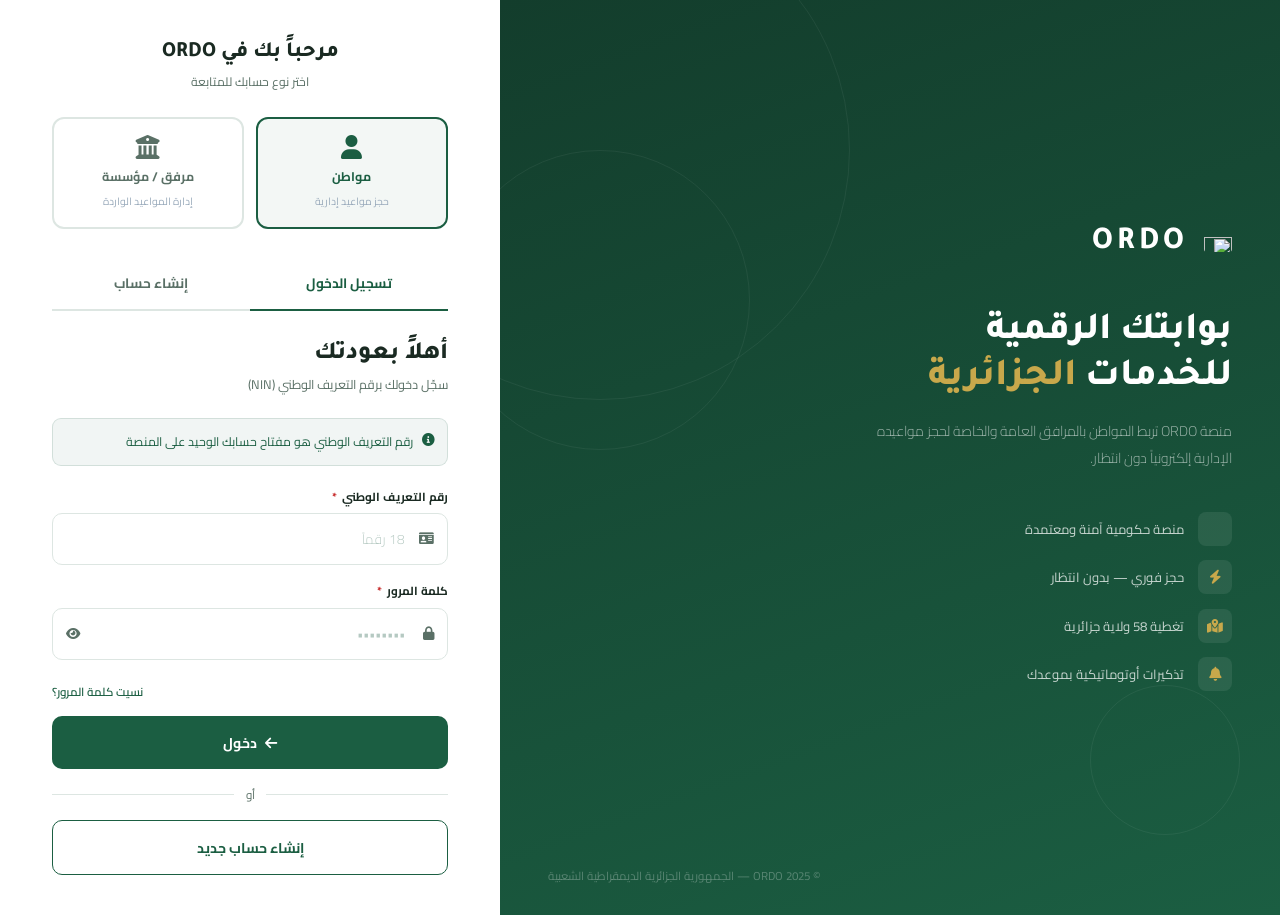
==== about.html @ 9a6a2297 "Add files via upload" ====
<!DOCTYPE html>
<html lang="ar" dir="rtl">
<head>
<meta charset="UTF-8">
<meta name="viewport" content="width=device-width, initial-scale=1.0">
<title>ORDO · تسجيل الدخول</title>
<link rel="stylesheet" href="https://cdnjs.cloudflare.com/ajax/libs/font-awesome/6.0.0-beta3/css/all.min.css">
<link href="https://fonts.googleapis.com/css2?family=Tajawal:wght@300;400;500;700;800&family=Cairo:wght@300;400;600;700&display=swap" rel="stylesheet">
<style>
*{margin:0;padding:0;box-sizing:border-box}
:root{--g:#1b5e42;--gl:#236b50;--gd:#133d2c;--accent:#c8a84b;--w:#fff;--off:#f4f6f5;--text:#1a2a22;--muted:#5a7066;--b:#dde6e2;--red:#c62828}
html,body{min-height:100vh;font-family:'Cairo','Tajawal',sans-serif;direction:rtl;background:var(--off);color:var(--text)}
.wrap{min-height:100vh;display:grid;grid-template-columns:1fr 500px}
.left{background:linear-gradient(160deg,var(--gd),var(--g));position:relative;overflow:hidden;display:flex;flex-direction:column;justify-content:center;padding:4rem 3rem}
.left-geo{position:absolute;inset:0;pointer-events:none}
.gc{position:absolute;border-radius:50%;border:1px solid rgba(255,255,255,0.06)}
.gc:nth-child(1){width:500px;height:500px;top:-100px;left:-150px}
.gc:nth-child(2){width:300px;height:300px;top:150px;left:-50px}
.gc:nth-child(3){width:150px;height:150px;bottom:80px;right:40px}
.left-brand{display:flex;align-items:center;gap:1rem;margin-bottom:3rem}
.left-logo{font-family:'Tajawal',sans-serif;font-size:2rem;font-weight:800;color:var(--w);letter-spacing:4px}
.left-flag{width:28px;height:18px;border-radius:3px;object-fit:cover}
.left-h{font-family:'Tajawal',sans-serif;font-size:clamp(1.8rem,3vw,2.6rem);font-weight:800;color:var(--w);line-height:1.2;margin-bottom:1rem}
.left-h span{color:var(--accent)}
.left-p{font-size:.88rem;color:rgba(255,255,255,0.6);line-height:1.9;font-weight:300;max-width:380px;margin-bottom:2.5rem}
.feats{display:flex;flex-direction:column;gap:.9rem}
.feat{display:flex;align-items:center;gap:.9rem;font-size:.82rem;color:rgba(255,255,255,0.75)}
.feat i{width:34px;height:34px;background:rgba(255,255,255,0.08);border-radius:8px;display:flex;align-items:center;justify-content:center;color:var(--accent);font-size:.88rem;flex-shrink:0}
.left-foot{position:absolute;bottom:1.8rem;left:3rem;font-size:.72rem;color:rgba(255,255,255,0.28)}
.right{background:var(--w);overflow-y:auto;display:flex;flex-direction:column}
.ri{padding:2.5rem 2rem;flex:1;display:flex;flex-direction:column;max-width:460px;margin:0 auto;width:100%}
.mode-sel{display:grid;grid-template-columns:1fr 1fr;gap:.7rem;margin-bottom:1.8rem}
.mbtn{padding:1rem;border:2px solid var(--b);border-radius:12px;background:var(--w);cursor:pointer;text-align:center;transition:all .2s;font-family:'Cairo',sans-serif}
.mbtn i{display:block;font-size:1.5rem;color:var(--muted);margin-bottom:.4rem;transition:color .2s}
.mbtn b{display:block;font-size:.78rem;font-weight:700;color:var(--muted)}
.mbtn small{display:block;font-size:.65rem;color:#9ab;margin-top:.15rem}
.mbtn.act{border-color:var(--g);background:rgba(27,94,66,0.05)}
.mbtn.act i,.mbtn.act b{color:var(--g)}
.tabs{display:flex;border-bottom:2px solid var(--b);margin-bottom:1.8rem}
.tab{flex:1;padding:.8rem;background:none;border:none;font-family:'Cairo',sans-serif;font-size:.85rem;font-weight:700;color:var(--muted);cursor:pointer;border-bottom:2.5px solid transparent;margin-bottom:-2px;transition:all .2s}
.tab.act{color:var(--g);border-bottom-color:var(--g)}
.scr{display:none}.scr.act{display:block}
.sc-h{font-family:'Tajawal',sans-serif;font-size:1.55rem;font-weight:800;color:var(--text);margin-bottom:.25rem}
.sc-p{font-size:.79rem;color:var(--muted);margin-bottom:1.4rem;line-height:1.7}
.info-b{display:flex;gap:.6rem;background:rgba(27,94,66,0.06);border:1px solid rgba(27,94,66,0.14);border-radius:9px;padding:.8rem;margin-bottom:1.2rem;font-size:.77rem;color:var(--g);line-height:1.7}
.info-b i{flex-shrink:0;margin-top:2px}
.fg{margin-bottom:.95rem;position:relative}
.fg label{display:block;font-size:.73rem;font-weight:700;color:var(--text);margin-bottom:.35rem}
.req{color:var(--red);margin-right:2px}
.fi{position:relative}
.fi .field{padding-right:2.6rem}
.fi .ico{position:absolute;right:.85rem;top:50%;transform:translateY(-50%);color:var(--muted);font-size:.82rem;pointer-events:none}
.fi .tpw{position:absolute;left:.85rem;top:50%;transform:translateY(-50%);color:var(--muted);font-size:.8rem;cursor:pointer}
.field{width:100%;padding:.75rem .9rem;border:1.5px solid var(--b);border-radius:10px;font-family:'Cairo',sans-serif;font-size:.84rem;color:var(--text);background:var(--w);outline:none;transition:all .2s;appearance:none;-webkit-appearance:none}
.field:focus{border-color:var(--g);box-shadow:0 0 0 3px rgba(27,94,66,0.07)}
.field.er{border-color:var(--red);box-shadow:0 0 0 3px rgba(198,40,40,0.06)}
.field::placeholder{color:#b5c9c2;font-weight:300}
.errmsg{display:none;font-size:.69rem;color:var(--red);margin-top:.28rem;font-weight:500}
.frow{display:grid;grid-template-columns:1fr 1fr;gap:.85rem}
.pw-bw{height:3px;background:var(--b);border-radius:2px;margin-top:.38rem;overflow:hidden}
.pw-b{height:100%;width:0;border-radius:2px;transition:all .3s}
.pw-h{font-size:.67rem;color:var(--muted);margin-top:.22rem}
.steps{display:flex;align-items:center;margin-bottom:1.3rem}
.sd{width:27px;height:27px;border-radius:50%;border:2px solid var(--b);display:flex;align-items:center;justify-content:center;font-size:.67rem;font-weight:700;color:var(--muted);flex-shrink:0;transition:all .25s}
.sd.act{border-color:var(--g);color:var(--g)}
.sd.done{background:var(--g);border-color:var(--g);color:var(--w)}
.sl{flex:1;height:2px;background:var(--b);transition:background .25s}
.sl.done{background:var(--g)}
.slbs{display:flex;justify-content:space-between;margin-bottom:1.2rem}
.slb{font-size:.62rem;color:var(--muted);flex:1;text-align:center}
.slb.act{color:var(--g);font-weight:700}
.tsl{font-size:.64rem;font-weight:700;letter-spacing:1.5px;text-transform:uppercase;padding:.22rem .55rem;border-radius:5px;display:inline-block;margin:.7rem 0 .35rem}
.tsl.pub{background:rgba(27,94,66,0.1);color:var(--g)}
.tsl.priv{background:rgba(200,168,75,0.12);color:var(--accent)}
.tsl.cit{background:rgba(33,150,243,0.1);color:#1565c0}
.tgrid{display:grid;grid-template-columns:repeat(3,1fr);gap:.45rem}
.tc{padding:.65rem .35rem;border:1.5px solid var(--b);border-radius:9px;cursor:pointer;text-align:center;transition:all .18s;position:relative}
.tc:hover{border-color:var(--g);background:rgba(27,94,66,0.03)}
.tc.sel{border-color:var(--g);background:rgba(27,94,66,0.06)}
.tc.sel::after{content:'\f00c';font-family:'Font Awesome 6 Free';font-weight:900;position:absolute;top:4px;left:5px;font-size:.52rem;color:var(--g)}
.tc i{display:block;font-size:1rem;color:var(--g);margin-bottom:.3rem}
.tc span{font-size:.68rem;font-weight:700;color:var(--text)}
.tc-cit{grid-column:span 3;display:flex;align-items:center;gap:.7rem;text-align:right;padding:.75rem .9rem}
.tc-cit i{font-size:1.3rem;margin:0;flex-shrink:0}
.tc-cit .tct strong{display:block;font-size:.8rem;font-weight:700}
.tc-cit .tct small{font-size:.66rem;color:var(--muted);font-weight:400}
.rstep{display:none}.rstep.act{display:block}
.btn{display:flex;align-items:center;justify-content:center;gap:.55rem;width:100%;padding:.85rem;background:var(--g);color:var(--w);border:none;border-radius:10px;font-family:'Cairo',sans-serif;font-size:.88rem;font-weight:700;cursor:pointer;transition:all .25s;margin-top:.3rem}
.btn:hover{background:var(--gd);transform:translateY(-2px);box-shadow:0 5px 16px rgba(27,94,66,.2)}
.btn.out{background:transparent;color:var(--g);border:1.5px solid var(--g)}
.btn.out:hover{background:rgba(27,94,66,0.04);transform:translateY(-2px)}
.sum-b{background:var(--off);border:1px solid var(--b);border-radius:9px;padding:.8rem 1rem;margin-bottom:.9rem;font-size:.76rem;line-height:2;color:var(--muted)}
.sum-b strong{color:var(--text)}
.sbox{text-align:center;padding:2rem 1rem}
.si{width:68px;height:68px;background:rgba(27,94,66,0.1);border-radius:50%;display:flex;align-items:center;justify-content:center;margin:0 auto 1.1rem;font-size:1.7rem;color:var(--g)}
.sbox h3{font-family:'Tajawal',sans-serif;font-size:1.25rem;font-weight:800;margin-bottom:.45rem}
.sbox p{font-size:.8rem;color:var(--muted);line-height:1.8;margin-bottom:1.2rem}
.or-d{display:flex;align-items:center;gap:.7rem;margin:.9rem 0;color:var(--muted);font-size:.73rem}
.or-d::before,.or-d::after{content:'';flex:1;height:1px;background:var(--b)}
@media(max-width:860px){.wrap{grid-template-columns:1fr}.left{display:none}.right{min-height:100vh}}
@media(max-width:480px){.ri{padding:1.6rem 1.1rem}.frow{grid-template-columns:1fr}.tgrid{grid-template-columns:repeat(2,1fr)}.tc-cit{grid-column:span 2}}
</style>
</head>
<body>
<div class="wrap">
<div class="left">
  <div class="left-geo"><div class="gc"></div><div class="gc"></div><div class="gc"></div></div>
  <div class="left-brand">
    <img src="https://upload.wikimedia.org/wikipedia/commons/7/77/Flag_of_Algeria.svg" class="left-flag" alt="">
    <span class="left-logo">ORDO</span>
  </div>
  <h1 class="left-h">بوابتك الرقمية<br>للخدمات <span>الجزائرية</span></h1>
  <p class="left-p">منصة ORDO تربط المواطن بالمرافق العامة والخاصة لحجز مواعيده الإدارية إلكترونياً دون انتظار.</p>
  <div class="feats">
    <div class="feat"><i class="fas fa-shield-halved"></i>منصة حكومية آمنة ومعتمدة</div>
    <div class="feat"><i class="fas fa-bolt"></i>حجز فوري — بدون انتظار</div>
    <div class="feat"><i class="fas fa-map-location-dot"></i>تغطية 58 ولاية جزائرية</div>
    <div class="feat"><i class="fas fa-bell"></i>تذكيرات أوتوماتيكية بموعدك</div>
  </div>
  <div class="left-foot">© 2025 ORDO — الجمهورية الجزائرية الديمقراطية الشعبية</div>
</div>

<div class="right">
<div class="ri">
  <div style="text-align:center;margin-bottom:1.5rem">
    <div style="font-family:'Tajawal',sans-serif;font-size:1.35rem;font-weight:800;color:var(--text);margin-bottom:.25rem">مرحباً بك في ORDO</div>
    <div style="font-size:.76rem;color:var(--muted)">اختر نوع حسابك للمتابعة</div>
  </div>

  <div class="mode-sel">
    <div class="mbtn act" id="mb-c" onclick="setMode('citizen')">
      <i class="fas fa-user"></i><b>مواطن</b><small>حجز مواعيد إدارية</small>
    </div>
    <div class="mbtn" id="mb-f" onclick="setMode('facility')">
      <i class="fas fa-building-columns"></i><b>مرفق / مؤسسة</b><small>إدارة المواعيد الواردة</small>
    </div>
  </div>

  <div class="tabs">
    <button class="tab act" id="tl" onclick="switchTab('login')">تسجيل الدخول</button>
    <button class="tab" id="tr" onclick="switchTab('register')">إنشاء حساب</button>
  </div>

  <!-- LOGIN -->
  <div class="scr act" id="scr-login">
    <div id="lc">
      <div class="sc-h">أهلاً بعودتك</div>
      <p class="sc-p">سجّل دخولك برقم التعريف الوطني (NIN)</p>
      <div class="info-b"><i class="fas fa-circle-info"></i><span>رقم التعريف الوطني هو مفتاح حسابك الوحيد على المنصة</span></div>
      <div class="fg">
        <label>رقم التعريف الوطني <span class="req">*</span></label>
        <div class="fi"><i class="ico fas fa-id-card"></i><input class="field" id="ln-nin" type="text" placeholder="18 رقماً" maxlength="18" oninput="onlyN(this)"></div>
        <div class="errmsg" id="ln-nin-e">أدخل رقم تعريف وطني صحيح (18 رقماً)</div>
      </div>
      <div class="fg">
        <label>كلمة المرور <span class="req">*</span></label>
        <div class="fi"><i class="ico fas fa-lock"></i><input class="field" id="ln-pw" type="password" placeholder="••••••••"><i class="tpw fas fa-eye" onclick="tpw('ln-pw',this)"></i></div>
        <div class="errmsg" id="ln-pw-e">كلمة المرور غير صحيحة</div>
      </div>
      <div style="text-align:left;margin:.2rem 0 .7rem"><a href="#" style="font-size:.73rem;color:var(--g);text-decoration:none;font-weight:600">نسيت كلمة المرور؟</a></div>
      <button class="btn" onclick="loginC()"><i class="fas fa-arrow-left"></i>دخول</button>
      <div class="or-d">أو</div>
      <button class="btn out" onclick="switchTab('register')">إنشاء حساب جديد</button>
    </div>
    <div id="lf" style="display:none">
      <div class="sc-h">بوابة المرافق</div>
      <p class="sc-p">سجّل دخولك ببريدك الإلكتروني الرسمي</p>
      <div class="fg">
        <label>البريد الإلكتروني الرسمي <span class="req">*</span></label>
        <div class="fi"><i class="ico fas fa-envelope"></i><input class="field" id="lf-em" type="email" placeholder="facility@wilaya.dz"></div>
        <div class="errmsg" id="lf-em-e">البريد أو كلمة المرور غير صحيحة</div>
      </div>
      <div class="fg">
        <label>كلمة المرور <span class="req">*</span></label>
        <div class="fi"><i class="ico fas fa-lock"></i><input class="field" id="lf-pw" type="password" placeholder="••••••••"><i class="tpw fas fa-eye" onclick="tpw('lf-pw',this)"></i></div>
        <div class="errmsg" id="lf-pw-e">كلمة المرور غير صحيحة</div>
      </div>
      <button class="btn" onclick="loginF()"><i class="fas fa-arrow-left"></i>دخول كمرفق</button>
      <div class="or-d">أو</div>
      <button class="btn out" onclick="switchTab('register')">تسجيل مرفق جديد</button>
    </div>
  </div>

  <!-- REGISTER -->
  <div class="scr" id="scr-reg">
    <!-- CITIZEN REG -->
    <div id="rc">
      <div class="sc-h">إنشاء حساب مواطن</div>
      <p class="sc-p">3 خطوات بسيطة لإنشاء حسابك</p>
      <div class="steps">
        <div class="sd act" id="cd1">1</div><div class="sl" id="cl1"></div>
        <div class="sd" id="cd2">2</div><div class="sl" id="cl2"></div>
        <div class="sd" id="cd3">3</div>
      </div>
      <div class="slbs">
        <span class="slb act" id="cs1">نوع الحساب</span>
        <span class="slb" id="cs2">المعلومات</span>
        <span class="slb" id="cs3">كلمة المرور</span>
      </div>

      <!-- s1 — citizen only -->
      <div class="rstep act" id="cst1">
        <div style="text-align:center;padding:1.2rem 0 1rem">
          <div style="width:68px;height:68px;border-radius:50%;background:rgba(27,94,66,0.08);display:flex;align-items:center;justify-content:center;margin:0 auto .9rem;font-size:1.8rem;color:var(--g)"><i class="fas fa-user"></i></div>
          <div style="font-family:'Tajawal',sans-serif;font-size:1.1rem;font-weight:800;color:var(--text);margin-bottom:.4rem">حساب مواطن</div>
          <div style="font-size:.78rem;color:var(--muted);line-height:1.8">سيُنشأ حسابك كمواطن للاستفادة من خدمات الحجز الإلكتروني.<br>إذا كنت مرفقاً أو مؤسسة، اختر <strong style="color:var(--g)">مرفق / مؤسسة</strong> في الأعلى.</div>
        </div>
        <div style="background:rgba(27,94,66,0.06);border:1px solid rgba(27,94,66,0.14);border-radius:10px;padding:.85rem 1rem;margin:.8rem 0 1rem;font-size:.77rem;color:var(--g);display:flex;align-items:flex-start;gap:.65rem;line-height:1.7">
          <i class="fas fa-circle-info" style="margin-top:2px;flex-shrink:0"></i>
          <span>ستتمكن من حجز مواعيد في البلديات، الولايات، المحاكم، وجميع المرافق الجزائرية المتاحة في ولايتك</span>
        </div>
        <button class="btn" onclick="cType='مواطن';cSt(2)"><i class="fas fa-arrow-left"></i>المتابعة كمواطن</button>
      </div>

      <!-- s2 -->
      <div class="rstep" id="cst2">
        <div class="frow">
          <div class="fg"><label>الاسم <span class="req">*</span></label><input class="field" id="c-fn" type="text" placeholder="الاسم"></div>
          <div class="fg"><label>اللقب <span class="req">*</span></label><input class="field" id="c-ln" type="text" placeholder="اللقب"></div>
        </div>
        <div class="fg"><label>البريد الإلكتروني <span class="req">*</span></label>
          <div class="fi"><i class="ico fas fa-envelope"></i><input class="field" id="c-em" type="email" placeholder="example@email.com"></div></div>
        <div class="fg"><label>رقم الهاتف <span class="req">*</span></label>
          <div class="fi"><i class="ico fas fa-phone"></i><input class="field" id="c-ph" type="tel" placeholder="05 XX XX XX XX"></div></div>
        <div class="fg"><label>الولاية <span class="req">*</span></label>
          <div class="fi"><i class="ico fas fa-map-location-dot"></i>
          <select class="field" id="c-wil">
            <option value="">-- اختر الولاية --</option>
            <option>تيارت</option><option>الجزائر</option><option>وهران</option><option>قسنطينة</option>
            <option>عنابة</option><option>سطيف</option><option>بجاية</option><option>تلمسان</option>
            <option>بسكرة</option><option>ورقلة</option><option>المدية</option><option>البويرة</option>
            <option>تيزي وزو</option><option>المسيلة</option><option>باتنة</option><option>سيدي بلعباس</option>
            <option>مستغانم</option><option>معسكر</option><option>الأغواط</option><option>غليزان</option>
            <option>الشلف</option><option>تبسة</option><option>خنشلة</option><option>سكيكدة</option>
            <option>جيجل</option><option>أم البواقي</option><option>سوق أهراس</option><option>عين الدفلى</option>
            <option>تيسمسيلت</option><option>برج بوعريريج</option><option>بومرداس</option><option>عين تموشنت</option>
            <option>ميلة</option><option>غرداية</option><option>الوادي</option><option>تندوف</option>
            <option>إليزي</option><option>تمنراست</option><option>أدرار</option><option>بشار</option>
            <option>البيض</option><option>النعامة</option><option>الجلفة</option><option>تيبازة</option>
            <option>الطارف</option><option>قالمة</option>
          </select></div></div>
        <div class="fg"><label>رقم التعريف الوطني (NIN) <span class="req">*</span></label>
          <div class="fi"><i class="ico fas fa-id-card"></i><input class="field" id="c-nin" type="text" placeholder="18 رقماً" maxlength="18" oninput="onlyN(this)"></div>
          <div class="errmsg" id="c-nin-e">يجب أن يتكون من 18 رقماً بالضبط</div></div>
        <div class="frow">
          <button class="btn out" onclick="cSt(1)"><i class="fas fa-arrow-right"></i>رجوع</button>
          <button class="btn" style="margin-top:0" onclick="cSt(3)">التالي <i class="fas fa-arrow-left"></i></button>
        </div>
      </div>

      <!-- s3 -->
      <div class="rstep" id="cst3">
        <div class="sum-b">نوع الحساب: <strong id="c-st">—</strong> | الولاية: <strong id="c-sw">—</strong></div>
        <div class="fg"><label>كلمة المرور <span class="req">*</span></label>
          <div class="fi"><i class="ico fas fa-lock"></i>
            <input class="field" id="c-pw" type="password" placeholder="8 أحرف على الأقل" oninput="ckpw(this.value,'cpb','cph')">
            <i class="tpw fas fa-eye" onclick="tpw('c-pw',this)"></i></div>
          <div class="pw-bw"><div class="pw-b" id="cpb"></div></div>
          <div class="pw-h" id="cph">أدخل كلمة مرور قوية</div></div>
        <div class="fg"><label>تأكيد كلمة المرور <span class="req">*</span></label>
          <div class="fi"><i class="ico fas fa-lock"></i>
            <input class="field" id="c-pw2" type="password" placeholder="أعد الكتابة">
            <i class="tpw fas fa-eye" onclick="tpw('c-pw2',this)"></i></div>
          <div class="errmsg" id="c-pw2-e">كلمتا المرور غير متطابقتين</div></div>
        <div class="frow">
          <button class="btn out" onclick="cSt(2)"><i class="fas fa-arrow-right"></i>رجوع</button>
          <button class="btn" style="margin-top:0" onclick="doRC()"><i class="fas fa-check"></i>إنشاء</button>
        </div>
      </div>

      <!-- success -->
      <div class="rstep" id="cst-ok">
        <div class="sbox">
          <div class="si"><i class="fas fa-circle-check"></i></div>
          <h3>تم إنشاء حسابك!</h3>
          <p>يمكنك الآن تسجيل الدخول برقم التعريف الوطني وكلمة المرور.</p>
          <button class="btn" onclick="switchTab('login')"><i class="fas fa-arrow-left"></i>تسجيل الدخول</button>
        </div>
      </div>
    </div>

    <!-- FACILITY REG -->
    <div id="rf" style="display:none">
      <div class="sc-h">تسجيل مرفق</div>
      <p class="sc-p">أنشئ حساب مرفقك الرسمي على منصة ORDO</p>
      <div class="fg"><label>نوع المرفق <span class="req">*</span></label>
        <div class="fi"><i class="ico fas fa-building"></i>
        <select class="field" id="f-tp">
          <option value="">-- اختر نوع المرفق --</option>
          <optgroup label="مرافق عامة">
            <option>بلدية</option><option>ولاية</option><option>دائرة</option>
            <option>سونلغاز</option><option>نسار</option><option>محكمة</option>
          </optgroup>
          <optgroup label="مرافق خاصة">
            <option>موثق</option><option>محامي</option><option>محضر قضائي</option><option>مهندس معماري</option>
          </optgroup>
        </select></div>
        <div class="errmsg" id="f-tp-e">اختر نوع المرفق</div></div>
      <div class="fg"><label>اسم المرفق <span class="req">*</span></label>
        <div class="fi"><i class="ico fas fa-landmark"></i><input class="field" id="f-nm" type="text" placeholder="مثال: بلدية تيارت المركز"></div>
        <div class="errmsg" id="f-nm-e">أدخل اسم المرفق</div></div>
      <div class="fg"><label>الولاية <span class="req">*</span></label>
        <div class="fi"><i class="ico fas fa-map-location-dot"></i>
        <select class="field" id="f-wil">
          <option value="">-- اختر الولاية --</option>
          <option>تيارت</option><option>الجزائر</option><option>وهران</option><option>قسنطينة</option>
          <option>عنابة</option><option>سطيف</option><option>بجاية</option><option>تلمسان</option>
          <option>بسكرة</option><option>ورقلة</option><option>المدية</option><option>البويرة</option>
          <option>تيزي وزو</option><option>المسيلة</option><option>باتنة</option><option>سيدي بلعباس</option>
          <option>مستغانم</option><option>معسكر</option><option>الأغواط</option><option>غليزان</option>
          <option>الشلف</option><option>تبسة</option><option>خنشلة</option><option>سكيكدة</option>
          <option>جيجل</option><option>أم البواقي</option><option>سوق أهراس</option><option>عين الدفلى</option>
          <option>تيسمسيلت</option><option>برج بوعريريج</option><option>بومرداس</option><option>ميلة</option>
          <option>غرداية</option><option>الوادي</option><option>إليزي</option><option>تمنراست</option>
          <option>أدرار</option><option>بشار</option><option>البيض</option><option>النعامة</option>
          <option>الجلفة</option><option>تيبازة</option><option>الطارف</option><option>قالمة</option>
        </select></div>
        <div class="errmsg" id="f-wil-e">اختر الولاية</div></div>
      <div class="fg"><label>العنوان الكامل</label>
        <div class="fi"><i class="ico fas fa-map-marker-alt"></i><input class="field" id="f-ad" type="text" placeholder="العنوان التفصيلي"></div></div>
      <div class="fg"><label>رقم الهاتف الرسمي <span class="req">*</span></label>
        <div class="fi"><i class="ico fas fa-phone"></i><input class="field" id="f-ph" type="tel" placeholder="04X XX XX XX"></div></div>
      <div class="fg"><label>البريد الإلكتروني الرسمي <span class="req">*</span></label>
        <div class="fi"><i class="ico fas fa-envelope"></i><input class="field" id="f-em" type="email" placeholder="facility@wilaya.dz"></div>
        <div class="errmsg" id="f-em-e">بريد غير صحيح أو مسجّل مسبقاً</div></div>
      <div class="fg"><label>ساعات العمل (الأحد – الخميس)</label>
        <div class="frow" style="gap:.5rem">
          <div class="fi"><i class="ico fas fa-clock"></i><input class="field" id="f-fr" type="time" value="08:00"></div>
          <div class="fi"><i class="ico fas fa-clock"></i><input class="field" id="f-to" type="time" value="16:30"></div>
        </div></div>
      <div class="fg"><label>كلمة المرور <span class="req">*</span></label>
        <div class="fi"><i class="ico fas fa-lock"></i>
          <input class="field" id="f-pw" type="password" placeholder="8 أحرف على الأقل" oninput="ckpw(this.value,'fpb','fph')">
          <i class="tpw fas fa-eye" onclick="tpw('f-pw',this)"></i></div>
        <div class="pw-bw"><div class="pw-b" id="fpb"></div></div>
        <div class="pw-h" id="fph">أدخل كلمة مرور قوية</div></div>
      <div class="fg"><label>تأكيد كلمة المرور <span class="req">*</span></label>
        <div class="fi"><i class="ico fas fa-lock"></i>
          <input class="field" id="f-pw2" type="password" placeholder="أعد الكتابة">
          <i class="tpw fas fa-eye" onclick="tpw('f-pw2',this)"></i></div>
        <div class="errmsg" id="f-pw2-e">كلمتا المرور غير متطابقتين</div></div>
      <button class="btn" onclick="doRF()"><i class="fas fa-check"></i>تسجيل المرفق</button>
      <div class="or-d">أو</div>
      <button class="btn out" onclick="switchTab('login')">لديّ حساب بالفعل</button>
    </div>
  </div><!-- /scr-reg -->

</div></div><!-- /ri /right -->
</div><!-- /wrap -->

<script>
var mode='citizen', cType='';
function gv(id){return(document.getElementById(id)||{}).value||'';}
function se(id){var e=document.getElementById(id);if(e)e.style.display='block';}
function he(id){var e=document.getElementById(id);if(e)e.style.display='none';}
function erf(id){var e=document.getElementById(id);if(e){e.classList.add('er');e.addEventListener('input',function(){this.classList.remove('er');},{once:true});}}
function onlyN(el){el.value=el.value.replace(/\D/g,'');}
function tpw(id,ico){var f=document.getElementById(id);if(!f)return;if(f.type==='password'){f.type='text';ico.classList.replace('fa-eye','fa-eye-slash');}else{f.type='password';ico.classList.replace('fa-eye-slash','fa-eye');}}
function ckpw(v,bi,hi){
  var s=0;if(v.length>=8)s++;if(/[A-Z]/.test(v))s++;if(/[0-9]/.test(v))s++;if(/[^A-Za-z0-9]/.test(v))s++;
  var col=['','#ef5350','#ffa726','#66bb6a','#2e7d32'],lbl=['','ضعيفة','متوسطة','جيدة','قوية جداً'];
  var b=document.getElementById(bi),h=document.getElementById(hi);
  if(b){b.style.width=(s*25)+'%';b.style.background=col[s]||col[1];}
  if(h){h.textContent=s?'قوة كلمة المرور: '+lbl[s]:'أدخل كلمة مرور قوية';h.style.color=col[s]||'';}
}
function toast(msg,type){
  var t=document.getElementById('__t');
  if(!t){t=document.createElement('div');t.id='__t';t.style.cssText='position:fixed;bottom:1.5rem;left:50%;transform:translateX(-50%) translateY(100px);color:#fff;padding:.7rem 1.5rem;border-radius:50px;font-size:.79rem;font-weight:700;box-shadow:0 5px 18px rgba(0,0,0,.2);transition:transform .4s cubic-bezier(.34,1.56,.64,1);z-index:9999;display:flex;align-items:center;gap:.45rem;font-family:Cairo,sans-serif;white-space:nowrap';document.body.appendChild(t);}
  t.style.background=type==='err'?'#c62828':'#1b5e42';
  t.innerHTML=(type==='err'?'<i class="fas fa-circle-xmark"></i>':'<i class="fas fa-circle-check"></i>')+msg;
  t.style.transform='translateX(-50%) translateY(0)';
  clearTimeout(t._t);t._t=setTimeout(function(){t.style.transform='translateX(-50%) translateY(100px)';},3200);
}

function setMode(m){
  mode=m;
  document.getElementById('mb-c').classList.toggle('act',m==='citizen');
  document.getElementById('mb-f').classList.toggle('act',m==='facility');
  document.getElementById('lc').style.display=m==='citizen'?'block':'none';
  document.getElementById('lf').style.display=m==='facility'?'block':'none';
  document.getElementById('rc').style.display=m==='citizen'?'block':'none';
  document.getElementById('rf').style.display=m==='facility'?'block':'none';
}
function switchTab(t){
  document.getElementById('tl').classList.toggle('act',t==='login');
  document.getElementById('tr').classList.toggle('act',t==='register');
  document.getElementById('scr-login').classList.toggle('act',t==='login');
  document.getElementById('scr-reg').classList.toggle('act',t==='register');
}

/* CITIZEN REG STEPS */
function pickT(el,type){
  document.querySelectorAll('#cst1 .tc').forEach(function(c){c.classList.remove('sel');});
  el.classList.add('sel'); cType=type;
}
function cSt(n){
  if(n===2){if(!cType){var e=document.getElementById('ct-e');e.style.display='block';e.style.opacity='1';return;}}
  if(n===3){
    var ok=true;
    if(!gv('c-fn').trim()){erf('c-fn');ok=false;}
    if(!gv('c-ln').trim()){erf('c-ln');ok=false;}
    var em=gv('c-em');if(!em||!em.includes('@')){erf('c-em');ok=false;}
    if(!gv('c-ph').trim()){erf('c-ph');ok=false;}
    if(!gv('c-wil')){erf('c-wil');ok=false;}
    if(gv('c-nin').length!==18){erf('c-nin');se('c-nin-e');ok=false;}
    if(!ok){toast('يرجى تعبئة جميع الحقول المطلوبة','err');return;}
    document.getElementById('c-st').textContent=cType;
    document.getElementById('c-sw').textContent=gv('c-wil');
  }
  document.querySelectorAll('#rc .rstep').forEach(function(s){s.classList.remove('act');});
  var id=typeof n==='string'?'cst-'+n:'cst'+n;
  var el=document.getElementById(id);if(el)el.classList.add('act');
  if(typeof n==='number')updCD(n);
}
function updCD(n){
  for(var i=1;i<=3;i++){
    var d=document.getElementById('cd'+i),s=document.getElementById('cs'+i);
    d.className='sd';if(s)s.className='slb';
    if(i<n){d.classList.add('done');d.innerHTML='<i class="fas fa-check" style="font-size:.52rem"></i>';}
    else if(i===n){d.classList.add('act');d.textContent=i;if(s)s.classList.add('act');}
    else{d.textContent=i;}
    if(i<3){var l=document.getElementById('cl'+i);if(l)l.classList.toggle('done',i<n);}
  }
}
function doRC(){
  var pw=gv('c-pw'),pw2=gv('c-pw2');
  if(pw.length<8){toast('كلمة المرور قصيرة جداً (8 أحرف على الأقل)','err');return;}
  if(pw!==pw2){se('c-pw2-e');return;}
  he('c-pw2-e');
  var users=JSON.parse(localStorage.getItem('ordo_users')||'[]');
  var nin=gv('c-nin');
  if(users.find(function(u){return u.nin===nin&&u.role==='citizen';})){toast('رقم التعريف الوطني مسجّل مسبقاً','err');return;}
  users.push({role:'citizen',type:cType,nin:nin,fname:gv('c-fn'),lname:gv('c-ln'),email:gv('c-em'),phone:gv('c-ph'),wilaya:gv('c-wil'),pw:pw,created:new Date().toLocaleDateString('ar-DZ')});
  localStorage.setItem('ordo_users',JSON.stringify(users));
  cSt('ok');
}

/* FACILITY REG */
function doRF(){
  var ok=true;
  if(!gv('f-tp')){erf('f-tp');se('f-tp-e');ok=false;}
  if(!gv('f-nm').trim()){erf('f-nm');se('f-nm-e');ok=false;}
  if(!gv('f-wil')){erf('f-wil');se('f-wil-e');ok=false;}
  if(!gv('f-ph').trim()){erf('f-ph');ok=false;}
  var em=gv('f-em');if(!em||!em.includes('@')){erf('f-em');se('f-em-e');ok=false;}
  var pw=gv('f-pw'),pw2=gv('f-pw2');
  if(pw.length<8){toast('كلمة المرور قصيرة جداً','err');return;}
  if(pw!==pw2){se('f-pw2-e');return;}
  if(!ok){toast('يرجى تعبئة جميع الحقول المطلوبة','err');return;}
  he('f-em-e');he('f-pw2-e');
  var facs=JSON.parse(localStorage.getItem('ordo_facilities')||'[]');
  if(facs.find(function(f){return f.email===em;})){se('f-em-e');toast('هذا البريد مسجّل بالفعل','err');return;}
  facs.push({role:'facility',type:gv('f-tp'),name:gv('f-nm'),wilaya:gv('f-wil'),address:gv('f-ad'),phone:gv('f-ph'),email:em,from:gv('f-fr'),to:gv('f-to'),pw:pw,id:'FAC-'+Date.now(),created:new Date().toLocaleDateString('ar-DZ')});
  localStorage.setItem('ordo_facilities',JSON.stringify(facs));
  toast('تم تسجيل المرفق بنجاح!');
  setTimeout(function(){switchTab('login');setMode('facility');},1500);
}

/* LOGIN */
function loginC(){
  var nin=gv('ln-nin'),pw=gv('ln-pw');
  he('ln-nin-e');he('ln-pw-e');
  document.getElementById('ln-nin').classList.remove('er');
  document.getElementById('ln-pw').classList.remove('er');
  if(nin.length!==18){document.getElementById('ln-nin').classList.add('er');se('ln-nin-e');return;}
  if(!pw){document.getElementById('ln-pw').classList.add('er');return;}
  var users=JSON.parse(localStorage.getItem('ordo_users')||'[]');
  var u=users.find(function(x){return x.nin===nin&&x.pw===pw&&x.role==='citizen';});
  if(!u){document.getElementById('ln-pw').classList.add('er');se('ln-pw-e');return;}
  localStorage.setItem('ordo_current',JSON.stringify(u));
  window.location.href='appointments.html';
}
function loginF(){
  var em=gv('lf-em'),pw=gv('lf-pw');
  he('lf-em-e');he('lf-pw-e');
  document.getElementById('lf-em').classList.remove('er');
  document.getElementById('lf-pw').classList.remove('er');
  if(!em||!em.includes('@')){document.getElementById('lf-em').classList.add('er');se('lf-em-e');return;}
  if(!pw){document.getElementById('lf-pw').classList.add('er');return;}
  var facs=JSON.parse(localStorage.getItem('ordo_facilities')||'[]');
  var f=facs.find(function(x){return x.email===em&&x.pw===pw;});
  if(!f){document.getElementById('lf-em').classList.add('er');document.getElementById('lf-pw').classList.add('er');se('lf-em-e');return;}
  localStorage.setItem('ordo_current',JSON.stringify(f));
  window.location.href='facility.html';
}
</script>
</body>
</html>
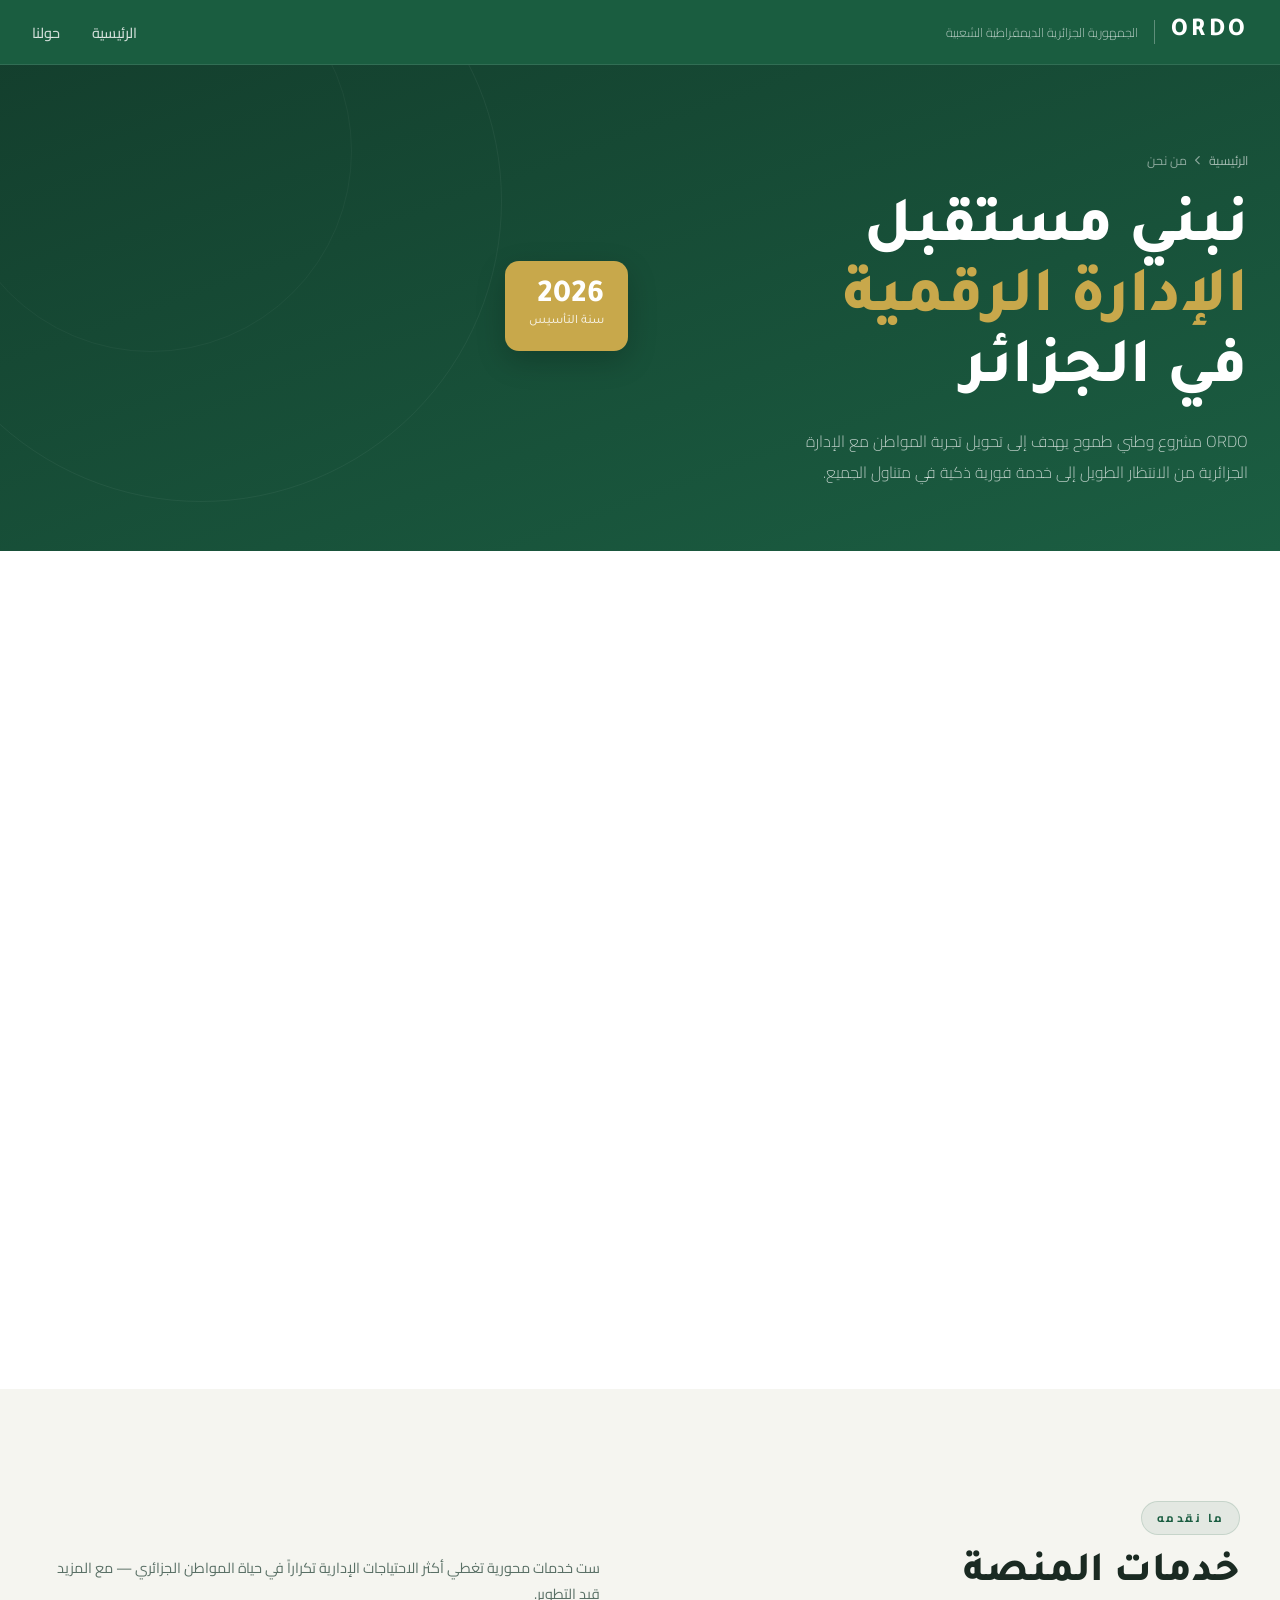
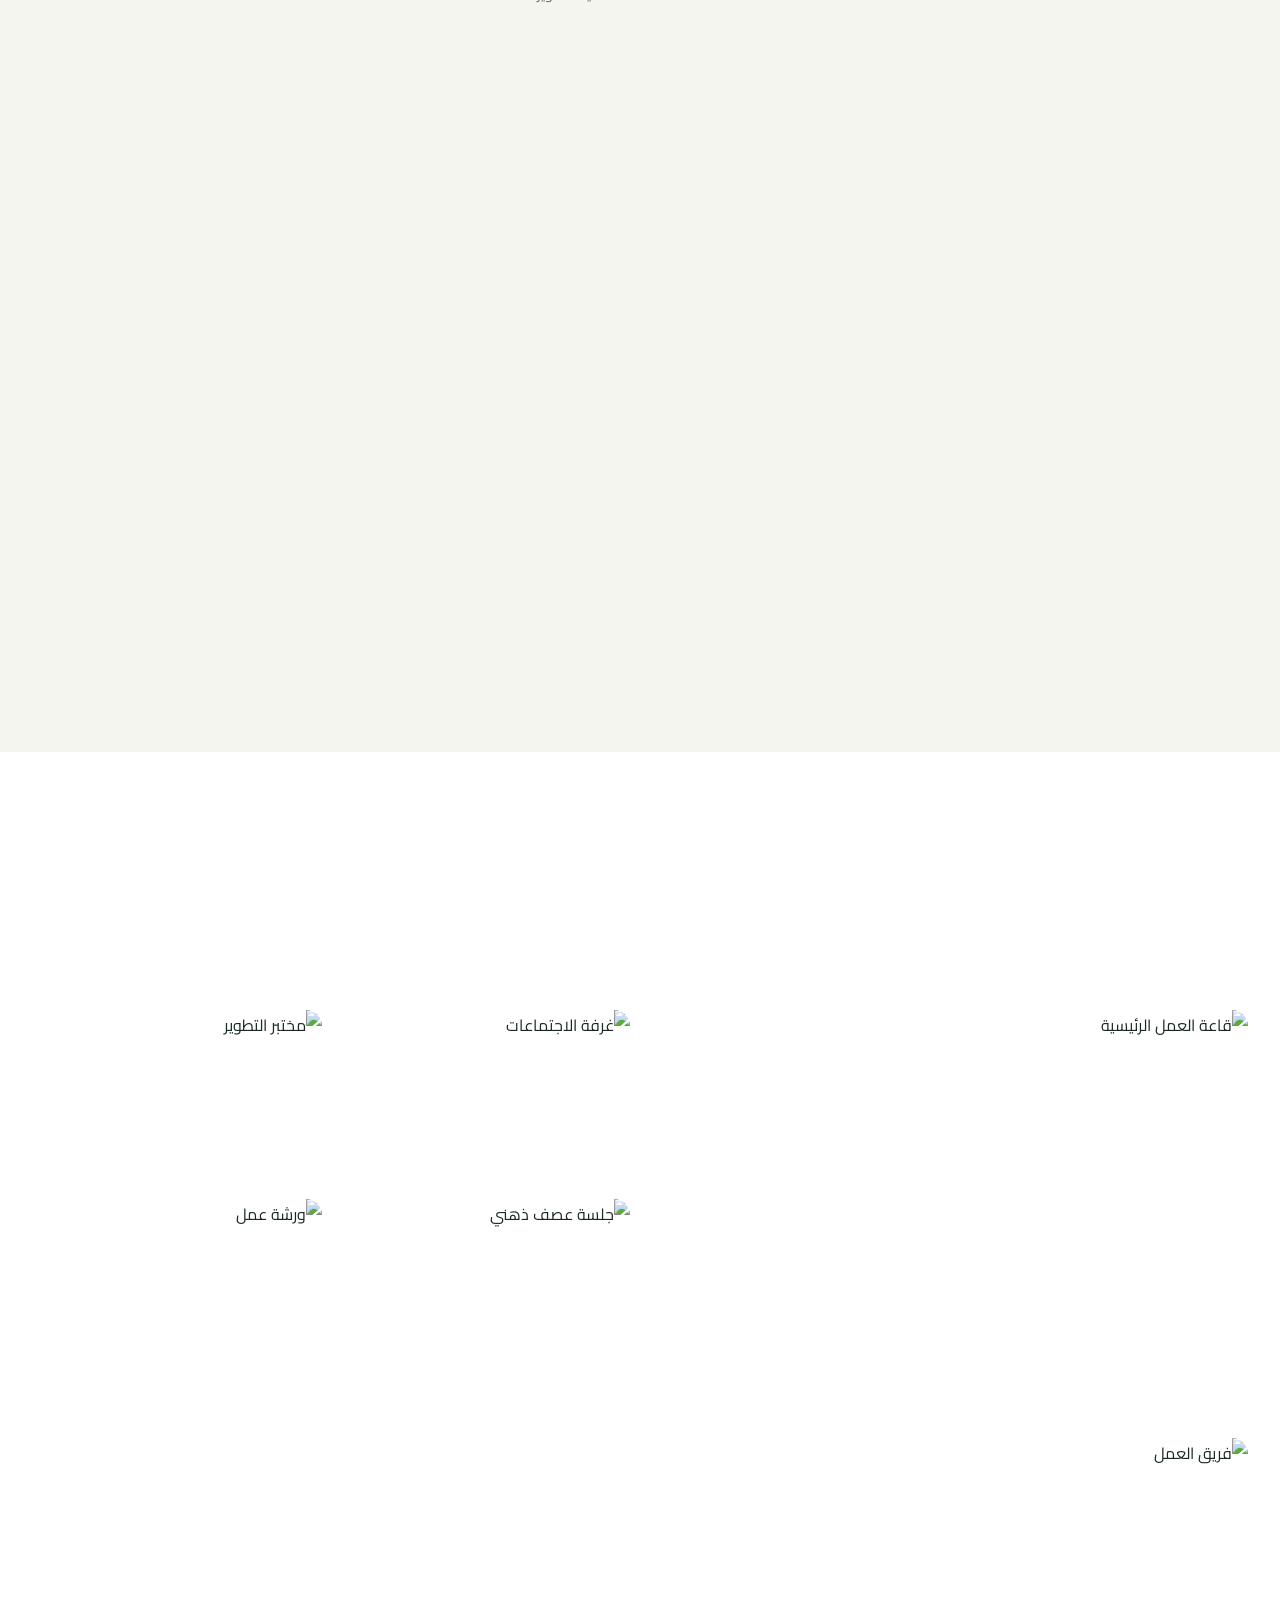
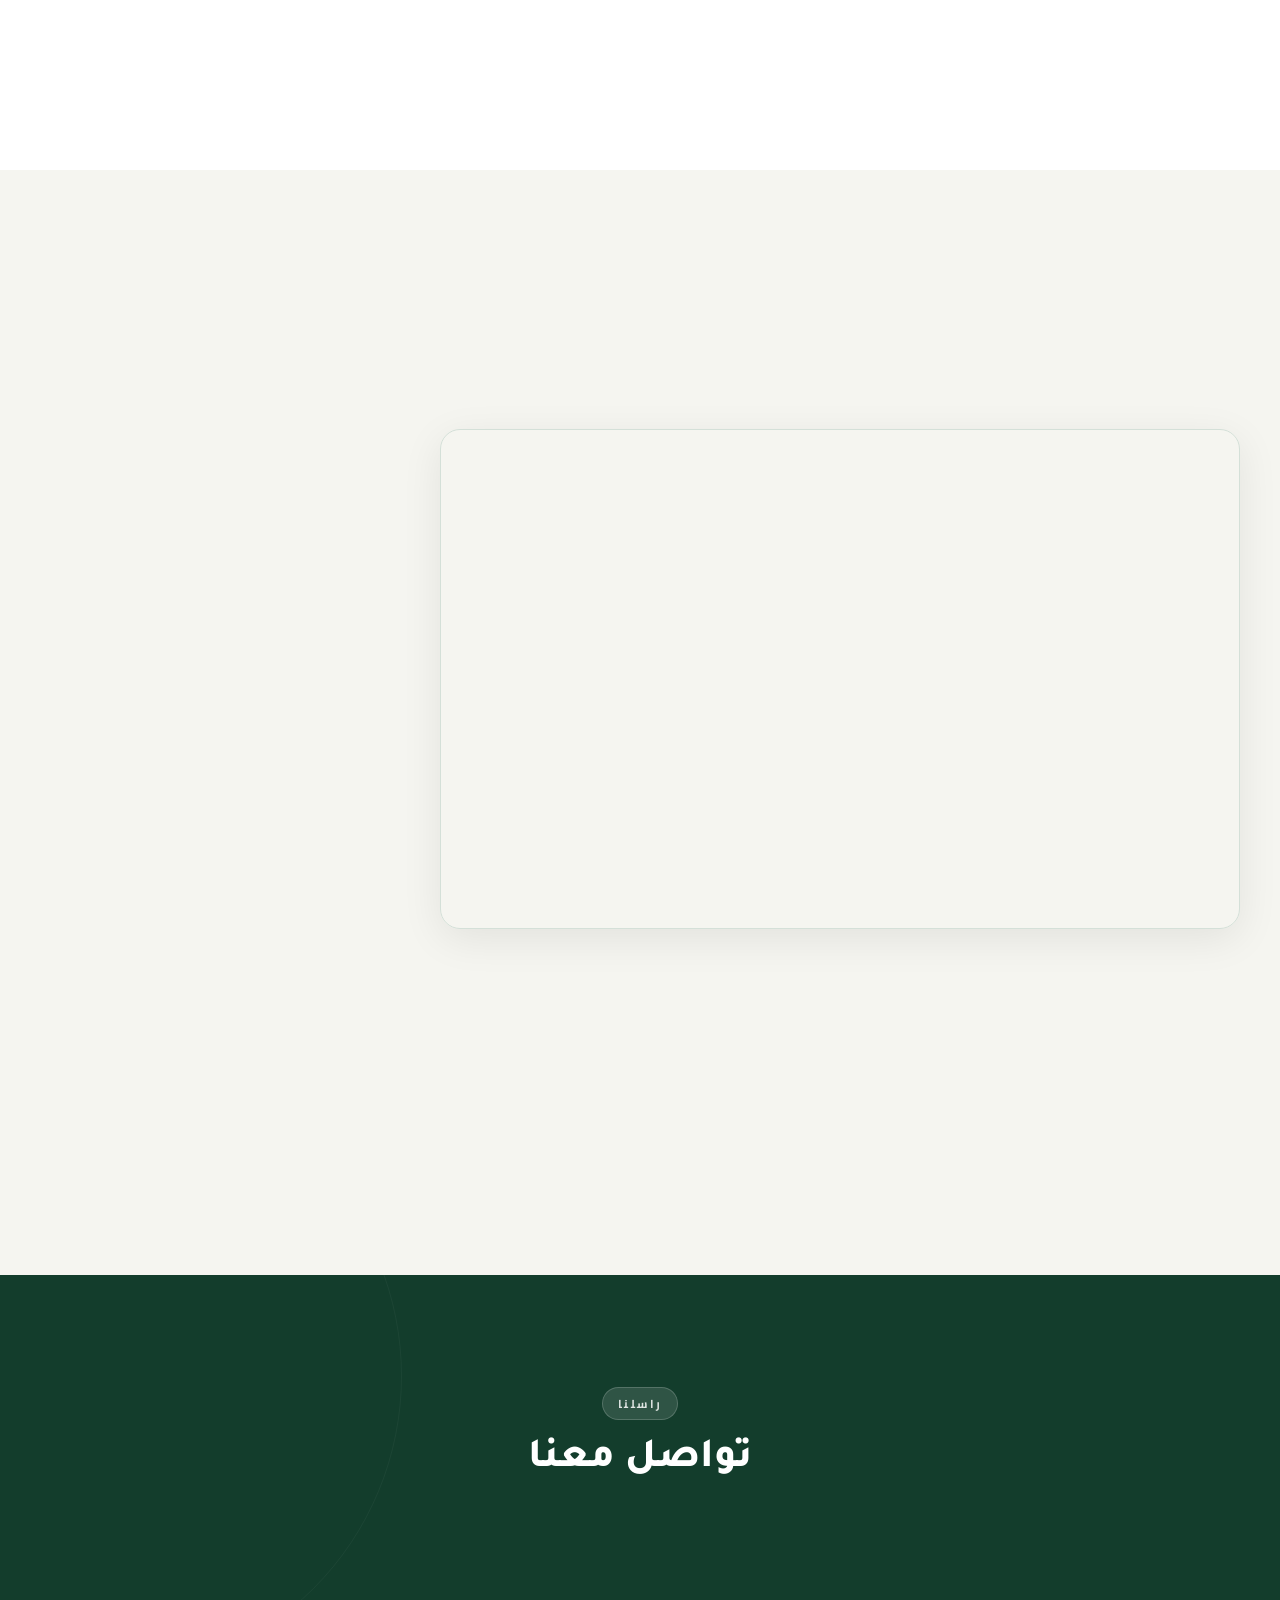
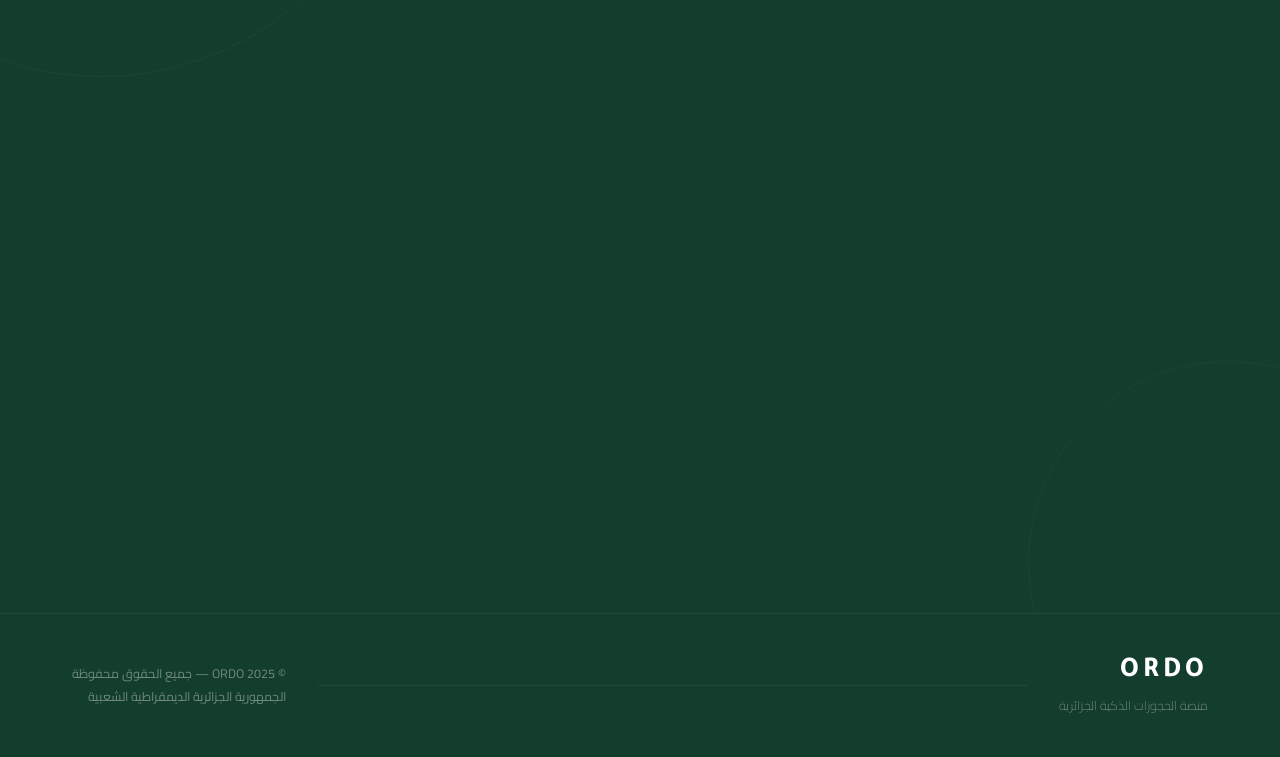
==== commit 9b672fe0: "Add files via upload" ====
--- a/about.html
+++ b/about.html
@@ -1,488 +1,622 @@
 <!DOCTYPE html>
 <html lang="ar" dir="rtl">
 <head>
-<meta charset="UTF-8">
-<meta name="viewport" content="width=device-width, initial-scale=1.0">
-<title>ORDO · تسجيل الدخول</title>
-<link rel="stylesheet" href="https://cdnjs.cloudflare.com/ajax/libs/font-awesome/6.0.0-beta3/css/all.min.css">
-<link href="https://fonts.googleapis.com/css2?family=Tajawal:wght@300;400;500;700;800&family=Cairo:wght@300;400;600;700&display=swap" rel="stylesheet">
-<style>
-*{margin:0;padding:0;box-sizing:border-box}
-:root{--g:#1b5e42;--gl:#236b50;--gd:#133d2c;--accent:#c8a84b;--w:#fff;--off:#f4f6f5;--text:#1a2a22;--muted:#5a7066;--b:#dde6e2;--red:#c62828}
-html,body{min-height:100vh;font-family:'Cairo','Tajawal',sans-serif;direction:rtl;background:var(--off);color:var(--text)}
-.wrap{min-height:100vh;display:grid;grid-template-columns:1fr 500px}
-.left{background:linear-gradient(160deg,var(--gd),var(--g));position:relative;overflow:hidden;display:flex;flex-direction:column;justify-content:center;padding:4rem 3rem}
-.left-geo{position:absolute;inset:0;pointer-events:none}
-.gc{position:absolute;border-radius:50%;border:1px solid rgba(255,255,255,0.06)}
-.gc:nth-child(1){width:500px;height:500px;top:-100px;left:-150px}
-.gc:nth-child(2){width:300px;height:300px;top:150px;left:-50px}
-.gc:nth-child(3){width:150px;height:150px;bottom:80px;right:40px}
-.left-brand{display:flex;align-items:center;gap:1rem;margin-bottom:3rem}
-.left-logo{font-family:'Tajawal',sans-serif;font-size:2rem;font-weight:800;color:var(--w);letter-spacing:4px}
-.left-flag{width:28px;height:18px;border-radius:3px;object-fit:cover}
-.left-h{font-family:'Tajawal',sans-serif;font-size:clamp(1.8rem,3vw,2.6rem);font-weight:800;color:var(--w);line-height:1.2;margin-bottom:1rem}
-.left-h span{color:var(--accent)}
-.left-p{font-size:.88rem;color:rgba(255,255,255,0.6);line-height:1.9;font-weight:300;max-width:380px;margin-bottom:2.5rem}
-.feats{display:flex;flex-direction:column;gap:.9rem}
-.feat{display:flex;align-items:center;gap:.9rem;font-size:.82rem;color:rgba(255,255,255,0.75)}
-.feat i{width:34px;height:34px;background:rgba(255,255,255,0.08);border-radius:8px;display:flex;align-items:center;justify-content:center;color:var(--accent);font-size:.88rem;flex-shrink:0}
-.left-foot{position:absolute;bottom:1.8rem;left:3rem;font-size:.72rem;color:rgba(255,255,255,0.28)}
-.right{background:var(--w);overflow-y:auto;display:flex;flex-direction:column}
-.ri{padding:2.5rem 2rem;flex:1;display:flex;flex-direction:column;max-width:460px;margin:0 auto;width:100%}
-.mode-sel{display:grid;grid-template-columns:1fr 1fr;gap:.7rem;margin-bottom:1.8rem}
-.mbtn{padding:1rem;border:2px solid var(--b);border-radius:12px;background:var(--w);cursor:pointer;text-align:center;transition:all .2s;font-family:'Cairo',sans-serif}
-.mbtn i{display:block;font-size:1.5rem;color:var(--muted);margin-bottom:.4rem;transition:color .2s}
-.mbtn b{display:block;font-size:.78rem;font-weight:700;color:var(--muted)}
-.mbtn small{display:block;font-size:.65rem;color:#9ab;margin-top:.15rem}
-.mbtn.act{border-color:var(--g);background:rgba(27,94,66,0.05)}
-.mbtn.act i,.mbtn.act b{color:var(--g)}
-.tabs{display:flex;border-bottom:2px solid var(--b);margin-bottom:1.8rem}
-.tab{flex:1;padding:.8rem;background:none;border:none;font-family:'Cairo',sans-serif;font-size:.85rem;font-weight:700;color:var(--muted);cursor:pointer;border-bottom:2.5px solid transparent;margin-bottom:-2px;transition:all .2s}
-.tab.act{color:var(--g);border-bottom-color:var(--g)}
-.scr{display:none}.scr.act{display:block}
-.sc-h{font-family:'Tajawal',sans-serif;font-size:1.55rem;font-weight:800;color:var(--text);margin-bottom:.25rem}
-.sc-p{font-size:.79rem;color:var(--muted);margin-bottom:1.4rem;line-height:1.7}
-.info-b{display:flex;gap:.6rem;background:rgba(27,94,66,0.06);border:1px solid rgba(27,94,66,0.14);border-radius:9px;padding:.8rem;margin-bottom:1.2rem;font-size:.77rem;color:var(--g);line-height:1.7}
-.info-b i{flex-shrink:0;margin-top:2px}
-.fg{margin-bottom:.95rem;position:relative}
-.fg label{display:block;font-size:.73rem;font-weight:700;color:var(--text);margin-bottom:.35rem}
-.req{color:var(--red);margin-right:2px}
-.fi{position:relative}
-.fi .field{padding-right:2.6rem}
-.fi .ico{position:absolute;right:.85rem;top:50%;transform:translateY(-50%);color:var(--muted);font-size:.82rem;pointer-events:none}
-.fi .tpw{position:absolute;left:.85rem;top:50%;transform:translateY(-50%);color:var(--muted);font-size:.8rem;cursor:pointer}
-.field{width:100%;padding:.75rem .9rem;border:1.5px solid var(--b);border-radius:10px;font-family:'Cairo',sans-serif;font-size:.84rem;color:var(--text);background:var(--w);outline:none;transition:all .2s;appearance:none;-webkit-appearance:none}
-.field:focus{border-color:var(--g);box-shadow:0 0 0 3px rgba(27,94,66,0.07)}
-.field.er{border-color:var(--red);box-shadow:0 0 0 3px rgba(198,40,40,0.06)}
-.field::placeholder{color:#b5c9c2;font-weight:300}
-.errmsg{display:none;font-size:.69rem;color:var(--red);margin-top:.28rem;font-weight:500}
-.frow{display:grid;grid-template-columns:1fr 1fr;gap:.85rem}
-.pw-bw{height:3px;background:var(--b);border-radius:2px;margin-top:.38rem;overflow:hidden}
-.pw-b{height:100%;width:0;border-radius:2px;transition:all .3s}
-.pw-h{font-size:.67rem;color:var(--muted);margin-top:.22rem}
-.steps{display:flex;align-items:center;margin-bottom:1.3rem}
-.sd{width:27px;height:27px;border-radius:50%;border:2px solid var(--b);display:flex;align-items:center;justify-content:center;font-size:.67rem;font-weight:700;color:var(--muted);flex-shrink:0;transition:all .25s}
-.sd.act{border-color:var(--g);color:var(--g)}
-.sd.done{background:var(--g);border-color:var(--g);color:var(--w)}
-.sl{flex:1;height:2px;background:var(--b);transition:background .25s}
-.sl.done{background:var(--g)}
-.slbs{display:flex;justify-content:space-between;margin-bottom:1.2rem}
-.slb{font-size:.62rem;color:var(--muted);flex:1;text-align:center}
-.slb.act{color:var(--g);font-weight:700}
-.tsl{font-size:.64rem;font-weight:700;letter-spacing:1.5px;text-transform:uppercase;padding:.22rem .55rem;border-radius:5px;display:inline-block;margin:.7rem 0 .35rem}
-.tsl.pub{background:rgba(27,94,66,0.1);color:var(--g)}
-.tsl.priv{background:rgba(200,168,75,0.12);color:var(--accent)}
-.tsl.cit{background:rgba(33,150,243,0.1);color:#1565c0}
-.tgrid{display:grid;grid-template-columns:repeat(3,1fr);gap:.45rem}
-.tc{padding:.65rem .35rem;border:1.5px solid var(--b);border-radius:9px;cursor:pointer;text-align:center;transition:all .18s;position:relative}
-.tc:hover{border-color:var(--g);background:rgba(27,94,66,0.03)}
-.tc.sel{border-color:var(--g);background:rgba(27,94,66,0.06)}
-.tc.sel::after{content:'\f00c';font-family:'Font Awesome 6 Free';font-weight:900;position:absolute;top:4px;left:5px;font-size:.52rem;color:var(--g)}
-.tc i{display:block;font-size:1rem;color:var(--g);margin-bottom:.3rem}
-.tc span{font-size:.68rem;font-weight:700;color:var(--text)}
-.tc-cit{grid-column:span 3;display:flex;align-items:center;gap:.7rem;text-align:right;padding:.75rem .9rem}
-.tc-cit i{font-size:1.3rem;margin:0;flex-shrink:0}
-.tc-cit .tct strong{display:block;font-size:.8rem;font-weight:700}
-.tc-cit .tct small{font-size:.66rem;color:var(--muted);font-weight:400}
-.rstep{display:none}.rstep.act{display:block}
-.btn{display:flex;align-items:center;justify-content:center;gap:.55rem;width:100%;padding:.85rem;background:var(--g);color:var(--w);border:none;border-radius:10px;font-family:'Cairo',sans-serif;font-size:.88rem;font-weight:700;cursor:pointer;transition:all .25s;margin-top:.3rem}
-.btn:hover{background:var(--gd);transform:translateY(-2px);box-shadow:0 5px 16px rgba(27,94,66,.2)}
-.btn.out{background:transparent;color:var(--g);border:1.5px solid var(--g)}
-.btn.out:hover{background:rgba(27,94,66,0.04);transform:translateY(-2px)}
-.sum-b{background:var(--off);border:1px solid var(--b);border-radius:9px;padding:.8rem 1rem;margin-bottom:.9rem;font-size:.76rem;line-height:2;color:var(--muted)}
-.sum-b strong{color:var(--text)}
-.sbox{text-align:center;padding:2rem 1rem}
-.si{width:68px;height:68px;background:rgba(27,94,66,0.1);border-radius:50%;display:flex;align-items:center;justify-content:center;margin:0 auto 1.1rem;font-size:1.7rem;color:var(--g)}
-.sbox h3{font-family:'Tajawal',sans-serif;font-size:1.25rem;font-weight:800;margin-bottom:.45rem}
-.sbox p{font-size:.8rem;color:var(--muted);line-height:1.8;margin-bottom:1.2rem}
-.or-d{display:flex;align-items:center;gap:.7rem;margin:.9rem 0;color:var(--muted);font-size:.73rem}
-.or-d::before,.or-d::after{content:'';flex:1;height:1px;background:var(--b)}
-@media(max-width:860px){.wrap{grid-template-columns:1fr}.left{display:none}.right{min-height:100vh}}
-@media(max-width:480px){.ri{padding:1.6rem 1.1rem}.frow{grid-template-columns:1fr}.tgrid{grid-template-columns:repeat(2,1fr)}.tc-cit{grid-column:span 2}}
-</style>
+    <meta charset="UTF-8">
+    <meta name="viewport" content="width=device-width, initial-scale=1.0">
+    <title>ORDO · من نحن</title>
+    <link rel="stylesheet" href="https://unpkg.com/leaflet@1.9.4/dist/leaflet.css" />
+    <link rel="stylesheet" href="https://cdnjs.cloudflare.com/ajax/libs/font-awesome/6.0.0-beta3/css/all.min.css">
+    <link href="https://fonts.googleapis.com/css2?family=Tajawal:wght@300;400;500;700;800&family=Cairo:wght@300;400;600;700&display=swap" rel="stylesheet">
+    <style>
+        *{margin:0;padding:0;box-sizing:border-box}
+        :root{
+            --green:#1b5e42;
+            --green-light:#236b50;
+            --green-dark:#133d2c;
+            --accent:#c8a84b;
+            --white:#ffffff;
+            --off-white:#f5f5f0;
+            --text:#1a2a22;
+            --text-muted:#5a7066;
+            --border:#d4e0d8;
+        }
+        html{scroll-behavior:smooth}
+        body{font-family:'Cairo','Tajawal',sans-serif;background:var(--white);color:var(--text);direction:rtl;overflow-x:hidden}
+
+        /* NAV */
+        .topnav{position:fixed;top:0;width:100%;z-index:1000;background:rgba(27,94,66,0.97);backdrop-filter:blur(10px);border-bottom:1px solid rgba(255,255,255,0.1)}
+        .topnav-inner{max-width:1300px;margin:0 auto;padding:0 2rem;height:64px;display:flex;align-items:center;justify-content:space-between}
+        .nav-brand{display:flex;align-items:center;gap:1rem;text-decoration:none}
+        .nav-logo{font-family:'Tajawal',sans-serif;font-size:1.6rem;font-weight:800;color:var(--white);letter-spacing:3px}
+        .nav-divider{width:1px;height:24px;background:rgba(255,255,255,0.3)}
+        .nav-tagline{font-size:0.78rem;color:rgba(255,255,255,0.7);font-weight:300}
+        .nav-links{display:flex;gap:2rem}
+        .nav-links a{color:rgba(255,255,255,0.8);text-decoration:none;font-size:0.9rem;font-weight:500;transition:color 0.2s}
+        .nav-links a:hover,.nav-links a.active{color:var(--accent)}
+
+        /* PAGE HERO */
+        .page-hero{padding-top:64px;background:linear-gradient(160deg,var(--green-dark) 0%,var(--green) 100%);position:relative;overflow:hidden}
+        .page-hero-inner{max-width:1300px;margin:0 auto;padding:5rem 2rem 4rem;display:grid;grid-template-columns:1fr 1fr;gap:4rem;align-items:center}
+        .hero-text-block{position:relative;z-index:2}
+        .page-crumb{display:inline-flex;align-items:center;gap:0.5rem;color:rgba(255,255,255,0.5);font-size:0.78rem;font-weight:400;margin-bottom:1.5rem}
+        .page-crumb a{color:rgba(255,255,255,0.6);text-decoration:none}
+        .page-crumb i{font-size:0.6rem}
+        .page-hero-title{font-family:'Tajawal',sans-serif;font-size:clamp(2.5rem,5vw,4.5rem);font-weight:800;color:var(--white);line-height:1.1;margin-bottom:1.2rem}
+        .page-hero-title span{color:var(--accent)}
+        .page-hero-desc{font-size:1rem;color:rgba(255,255,255,0.7);line-height:1.9;font-weight:300;max-width:480px}
+        .hero-image-block{position:relative;z-index:2}
+        .hero-img-frame{position:relative}
+        .hero-img-frame img{width:100%;height:380px;object-fit:cover;border-radius:20px;filter:brightness(0.85) saturate(1.1)}
+        .hero-img-badge{position:absolute;bottom:-20px;right:-20px;background:var(--accent);color:var(--white);border-radius:14px;padding:1.2rem 1.5rem;font-family:'Tajawal',sans-serif;box-shadow:0 10px 30px rgba(0,0,0,0.2)}
+        .hero-img-badge strong{display:block;font-size:2rem;font-weight:800;line-height:1}
+        .hero-img-badge span{font-size:0.8rem;opacity:0.9;font-weight:400}
+        .hero-geo-lines{position:absolute;top:0;left:0;width:100%;height:100%;pointer-events:none;overflow:hidden}
+        .hero-geo-lines::before{content:'';position:absolute;top:-100px;left:-100px;width:600px;height:600px;border:1px solid rgba(255,255,255,0.05);border-radius:50%}
+        .hero-geo-lines::after{content:'';position:absolute;top:-50px;left:-50px;width:400px;height:400px;border:1px solid rgba(255,255,255,0.04);border-radius:50%}
+
+        /* SECTIONS COMMON */
+        .section-label{display:inline-block;background:rgba(27,94,66,0.08);color:var(--green);font-size:0.72rem;font-weight:700;letter-spacing:2.5px;text-transform:uppercase;padding:0.3rem 0.9rem;border-radius:50px;margin-bottom:0.9rem;border:1px solid rgba(27,94,66,0.15)}
+        .section-label.white{background:rgba(255,255,255,0.12);color:rgba(255,255,255,0.85);border-color:rgba(255,255,255,0.18)}
+        .section-title{font-family:'Tajawal',sans-serif;font-size:clamp(1.8rem,4vw,2.6rem);font-weight:800;color:var(--text);margin-bottom:0.5rem}
+        .section-title.white{color:var(--white)}
+        .section-sub{font-size:0.9rem;color:var(--text-muted);line-height:1.8;max-width:560px}
+
+        /* ABOUT SECTION */
+        .about-section{padding:7rem 2rem}
+        .about-inner{max-width:1200px;margin:0 auto;display:grid;grid-template-columns:1fr 1fr;gap:5rem;align-items:center}
+        .about-visual{position:relative}
+        .about-visual-grid{display:grid;grid-template-columns:1fr 1fr;gap:1rem}
+        .about-visual-grid img{width:100%;border-radius:14px;object-fit:cover}
+        .about-visual-grid img:first-child{height:220px}
+        .about-visual-grid img:nth-child(2){height:220px;margin-top:2rem}
+        .about-visual-grid img:nth-child(3){height:180px;grid-column:1/-1}
+        .about-accent-card{position:absolute;bottom:-30px;left:-30px;background:var(--green);color:var(--white);border-radius:16px;padding:1.5rem;max-width:200px;box-shadow:0 15px 40px rgba(27,94,66,0.3)}
+        .about-accent-card i{font-size:2rem;color:var(--accent);margin-bottom:0.8rem;display:block}
+        .about-accent-card strong{display:block;font-size:1rem;font-weight:700;margin-bottom:0.3rem}
+        .about-accent-card span{font-size:0.78rem;opacity:0.7;font-weight:300;line-height:1.5}
+        .about-text{padding-right:1rem}
+        .about-text p{font-size:0.92rem;color:var(--text-muted);line-height:2;font-weight:400;margin-bottom:1.2rem}
+        .about-highlights{display:grid;grid-template-columns:1fr 1fr;gap:1rem;margin-top:2rem}
+        .highlight-item{display:flex;align-items:flex-start;gap:0.8rem;padding:1.2rem;background:var(--off-white);border-radius:12px;border:1px solid var(--border)}
+        .highlight-item i{color:var(--accent);font-size:1.1rem;margin-top:2px}
+        .highlight-item strong{display:block;font-size:0.85rem;font-weight:700;color:var(--text);margin-bottom:0.2rem}
+        .highlight-item span{font-size:0.78rem;color:var(--text-muted);line-height:1.5}
+
+        /* SERVICES SECTION */
+        .services-section{padding:7rem 2rem;background:var(--off-white)}
+        .services-inner{max-width:1200px;margin:0 auto}
+        .services-header{display:flex;justify-content:space-between;align-items:flex-end;margin-bottom:3rem;gap:2rem;flex-wrap:wrap}
+        .services-list{display:grid;grid-template-columns:repeat(3,1fr);gap:1.5rem}
+        .svc{background:var(--white);border:1px solid var(--border);border-radius:18px;padding:2.2rem 1.8rem;transition:all 0.3s;cursor:pointer;position:relative;overflow:hidden}
+        .svc::after{content:'';position:absolute;bottom:0;left:0;width:100%;height:3px;background:linear-gradient(90deg,var(--green),var(--accent));transform:scaleX(0);transition:transform 0.3s;transform-origin:right}
+        .svc:hover::after{transform:scaleX(1)}
+        .svc:hover{box-shadow:0 12px 40px rgba(27,94,66,0.1);transform:translateY(-4px);border-color:var(--green)}
+        .svc-icon{width:54px;height:54px;background:rgba(27,94,66,0.07);border-radius:14px;display:flex;align-items:center;justify-content:center;color:var(--green);font-size:1.4rem;margin-bottom:1.4rem}
+        .svc h3{font-size:1.05rem;font-weight:700;color:var(--text);margin-bottom:0.5rem}
+        .svc p{font-size:0.82rem;color:var(--text-muted);line-height:1.8;font-weight:400}
+        .svc-tag{display:inline-block;margin-top:1rem;font-size:0.68rem;font-weight:700;letter-spacing:0.5px;padding:0.2rem 0.7rem;border-radius:50px;background:rgba(27,94,66,0.08);color:var(--green);border:1px solid rgba(27,94,66,0.15)}
+        .svc-tag.soon{background:rgba(200,168,75,0.1);color:var(--accent);border-color:rgba(200,168,75,0.2)}
+
+        /* TEAM SECTION */
+        .team-section{padding:7rem 2rem;background:var(--green)}
+        .team-inner{max-width:1200px;margin:0 auto}
+        .team-header{text-align:center;margin-bottom:4rem}
+        .team-grid{display:grid;grid-template-columns:repeat(3,1fr);gap:2rem}
+        .team-card{background:rgba(255,255,255,0.06);border:1px solid rgba(255,255,255,0.1);border-radius:20px;padding:2.5rem 2rem;text-align:center;transition:all 0.3s;position:relative;overflow:hidden}
+        .team-card:hover{background:rgba(255,255,255,0.12);border-color:var(--accent);transform:translateY(-5px)}
+        .team-avatar{width:90px;height:90px;border-radius:50%;object-fit:cover;border:3px solid rgba(255,255,255,0.2);margin:0 auto 1.4rem;display:block;filter:grayscale(20%)}
+        .team-avatar-placeholder{width:90px;height:90px;border-radius:50%;background:linear-gradient(135deg,rgba(255,255,255,0.2),rgba(255,255,255,0.08));border:3px solid rgba(255,255,255,0.15);margin:0 auto 1.4rem;display:flex;align-items:center;justify-content:center;font-family:'Tajawal',sans-serif;font-size:2rem;font-weight:800;color:rgba(255,255,255,0.7)}
+        .team-name{font-family:'Tajawal',sans-serif;font-size:1.15rem;font-weight:700;color:var(--white);margin-bottom:0.3rem}
+        .team-role{font-size:0.8rem;color:var(--accent);font-weight:600;letter-spacing:0.5px;margin-bottom:1rem}
+        .team-bio{font-size:0.82rem;color:rgba(255,255,255,0.55);line-height:1.8;font-weight:300}
+        .team-links{display:flex;justify-content:center;gap:0.7rem;margin-top:1.2rem}
+        .team-link{width:34px;height:34px;border-radius:8px;background:rgba(255,255,255,0.08);border:1px solid rgba(255,255,255,0.12);display:flex;align-items:center;justify-content:center;color:rgba(255,255,255,0.6);font-size:0.85rem;text-decoration:none;transition:all 0.2s}
+        .team-link:hover{background:var(--accent);border-color:var(--accent);color:var(--white)}
+        .team-divider{width:40px;height:2px;background:rgba(255,255,255,0.1);margin:1.2rem auto}
+        .founder-badge{position:absolute;top:1.2rem;left:1.2rem;font-size:0.65rem;font-weight:700;letter-spacing:0.5px;padding:0.2rem 0.6rem;border-radius:50px;background:rgba(200,168,75,0.2);color:var(--accent);border:1px solid rgba(200,168,75,0.3)}
+
+        /* GALLERY */
+        .gallery-section{padding:7rem 2rem}
+        .gallery-inner{max-width:1300px;margin:0 auto}
+        .gallery-header{margin-bottom:3rem}
+        .gallery-masonry{display:grid;grid-template-columns:repeat(4,1fr);grid-template-rows:auto;gap:1.2rem}
+        .gallery-item{border-radius:16px;overflow:hidden;position:relative;cursor:pointer}
+        .gallery-item img{width:100%;height:100%;object-fit:cover;display:block;transition:transform 0.5s ease}
+        .gallery-item:hover img{transform:scale(1.05)}
+        .gallery-item .gal-overlay{position:absolute;inset:0;background:linear-gradient(to top,rgba(27,94,66,0.8),transparent);opacity:0;transition:opacity 0.3s;display:flex;align-items:flex-end;padding:1.2rem}
+        .gallery-item:hover .gal-overlay{opacity:1}
+        .gal-overlay span{color:var(--white);font-size:0.85rem;font-weight:600}
+        .gallery-item:nth-child(1){grid-column:span 2;grid-row:span 2}
+        .gallery-item:nth-child(1) img{height:360px}
+        .gallery-item:nth-child(2) img,.gallery-item:nth-child(3) img{height:170px}
+        .gallery-item:nth-child(4) img,.gallery-item:nth-child(5) img{height:220px}
+        .gallery-item:nth-child(6) img{height:220px}
+
+        /* MAP SECTION */
+        .location-section{padding:7rem 2rem;background:var(--off-white)}
+        .location-inner{max-width:1200px;margin:0 auto}
+        .location-layout{display:grid;grid-template-columns:1fr 360px;gap:2.5rem;align-items:start;margin-top:3rem}
+        #about-map{height:500px;border-radius:20px;overflow:hidden;border:1px solid var(--border);box-shadow:0 10px 40px rgba(0,0,0,0.08);z-index:1}
+        .location-details{display:flex;flex-direction:column;gap:1.2rem}
+        .loc-card{background:var(--white);border:1px solid var(--border);border-radius:16px;padding:1.8rem}
+        .loc-card-title{display:flex;align-items:center;gap:0.8rem;font-size:0.85rem;font-weight:700;color:var(--green);margin-bottom:1rem;text-transform:uppercase;letter-spacing:0.5px}
+        .loc-card-title i{font-size:1rem;color:var(--accent)}
+        .loc-info-row{display:flex;align-items:flex-start;gap:0.8rem;padding:0.8rem 0;border-bottom:1px solid var(--border);font-size:0.85rem}
+        .loc-info-row:last-child{border-bottom:none;padding-bottom:0}
+        .loc-info-row i{color:var(--text-muted);font-size:0.85rem;margin-top:2px;width:16px}
+        .loc-info-row span{color:var(--text-muted);line-height:1.6}
+        .loc-info-row strong{color:var(--text);font-weight:600}
+        .hours-grid{display:grid;grid-template-columns:1fr 1fr;gap:0.5rem}
+        .hour-row{font-size:0.8rem;display:flex;justify-content:space-between;padding:0.4rem 0;border-bottom:1px dotted var(--border);color:var(--text-muted)}
+        .hour-row:last-child{border-bottom:none}
+        .hour-row span:last-child{color:var(--green);font-weight:600}
+        .hour-row.closed span:last-child{color:#c62828}
+
+        /* CONTACT */
+        .contact-section{padding:7rem 2rem;background:var(--green-dark);position:relative;overflow:hidden}
+        .contact-bg{position:absolute;inset:0;pointer-events:none}
+        .contact-bg::before{content:'';position:absolute;top:-200px;left:-200px;width:600px;height:600px;border:1px solid rgba(255,255,255,0.04);border-radius:50%}
+        .contact-bg::after{content:'';position:absolute;bottom:-150px;right:-150px;width:400px;height:400px;border:1px solid rgba(255,255,255,0.03);border-radius:50%}
+        .contact-inner{max-width:1100px;margin:0 auto;position:relative;z-index:1}
+        .contact-layout{display:grid;grid-template-columns:1fr 1.4fr;gap:4rem;align-items:start;margin-top:3rem}
+        .contact-info h3{font-family:'Tajawal',sans-serif;font-size:1.5rem;font-weight:700;color:var(--white);margin-bottom:1rem}
+        .contact-info p{font-size:0.88rem;color:rgba(255,255,255,0.55);line-height:1.9;font-weight:300;margin-bottom:2rem}
+        .contact-methods{display:flex;flex-direction:column;gap:1rem}
+        .contact-method{display:flex;align-items:center;gap:1rem;padding:1.2rem 1.5rem;background:rgba(255,255,255,0.05);border:1px solid rgba(255,255,255,0.08);border-radius:12px;transition:all 0.3s}
+        .contact-method:hover{background:rgba(255,255,255,0.09);border-color:var(--accent)}
+        .contact-method i{width:40px;height:40px;background:rgba(200,168,75,0.15);border-radius:10px;display:flex;align-items:center;justify-content:center;color:var(--accent);font-size:1rem;flex-shrink:0}
+        .contact-method-text strong{display:block;font-size:0.82rem;font-weight:700;color:rgba(255,255,255,0.9);margin-bottom:0.2rem}
+        .contact-method-text span{font-size:0.78rem;color:rgba(255,255,255,0.45);font-weight:300}
+        .contact-form{background:rgba(255,255,255,0.04);border:1px solid rgba(255,255,255,0.08);border-radius:20px;padding:2.5rem}
+        .form-row{display:grid;grid-template-columns:1fr 1fr;gap:1rem;margin-bottom:1rem}
+        .form-group{margin-bottom:1rem}
+        .form-group label{display:block;font-size:0.78rem;font-weight:600;color:rgba(255,255,255,0.6);margin-bottom:0.5rem;letter-spacing:0.3px}
+        .form-group input,.form-group textarea,.form-group select{width:100%;padding:0.9rem 1.1rem;background:rgba(255,255,255,0.06);border:1px solid rgba(255,255,255,0.1);border-radius:10px;color:var(--white);font-family:'Cairo',sans-serif;font-size:0.88rem;font-weight:400;transition:all 0.2s;outline:none;resize:none}
+        .form-group input::placeholder,.form-group textarea::placeholder{color:rgba(255,255,255,0.25)}
+        .form-group input:focus,.form-group textarea:focus,.form-group select:focus{border-color:var(--accent);background:rgba(255,255,255,0.09)}
+        .form-group select option{background:#133d2c;color:var(--white)}
+        .form-group textarea{height:130px}
+        .submit-btn{width:100%;padding:1rem;background:var(--accent);color:var(--white);border:none;border-radius:10px;font-family:'Cairo',sans-serif;font-size:1rem;font-weight:700;cursor:pointer;transition:all 0.3s;letter-spacing:0.3px;display:flex;align-items:center;justify-content:center;gap:0.7rem}
+        .submit-btn:hover{background:#d4b050;transform:translateY(-2px);box-shadow:0 8px 25px rgba(200,168,75,0.3)}
+        .form-success{display:none;text-align:center;padding:2rem;color:rgba(255,255,255,0.8);font-size:0.9rem}
+        .form-success i{display:block;font-size:2.5rem;color:var(--accent);margin-bottom:1rem}
+
+        /* FOOTER */
+        footer{background:var(--green-dark);border-top:1px solid rgba(255,255,255,0.06)}
+        .footer-inner{max-width:1200px;margin:0 auto;padding:2.5rem 2rem;display:flex;align-items:center;gap:2rem}
+        .footer-logo{font-family:'Tajawal',sans-serif;font-size:1.8rem;font-weight:800;color:var(--white);letter-spacing:4px;display:block;margin-bottom:0.3rem}
+        .footer-brand p{font-size:0.78rem;color:rgba(255,255,255,0.4);font-weight:300}
+        .footer-sep{flex:1;height:1px;background:rgba(255,255,255,0.06)}
+        .footer-info p{font-size:0.78rem;color:rgba(255,255,255,0.4);line-height:1.8}
+
+        /* ANIMATIONS */
+        .fade-in{opacity:0;transform:translateY(30px);transition:opacity 0.7s ease,transform 0.7s ease}
+        .fade-in.visible{opacity:1;transform:translateY(0)}
+
+        /* RESPONSIVE */
+        @media(max-width:1024px){
+  .page-hero-inner{grid-template-columns:1fr;gap:2.5rem;padding:4rem 1.5rem 3rem}
+  .hero-image-block{display:none}
+  .about-inner{grid-template-columns:1fr;gap:3rem}
+  .about-visual{display:none}
+  .services-list{grid-template-columns:repeat(2,1fr)}
+  .team-grid{grid-template-columns:repeat(2,1fr)}
+  .gallery-masonry{grid-template-columns:repeat(2,1fr)}
+  .gallery-item:nth-child(1){grid-column:span 2;grid-row:span 1}
+  .gallery-item:nth-child(1) img{height:220px}
+  .gallery-item:nth-child(2) img,.gallery-item:nth-child(3) img{height:180px}
+  .gallery-item:nth-child(4) img,.gallery-item:nth-child(5) img,.gallery-item:nth-child(6) img{height:180px}
+  .location-layout{grid-template-columns:1fr}
+  #about-map{height:320px}
+}
+
+@media(max-width:768px){
+  .nav-links{display:none}
+  .nav-ham{display:flex!important}
+  .mob-nav{display:none;flex-direction:column;background:rgba(19,61,44,.97);padding:1rem 0;border-top:1px solid rgba(255,255,255,.08)}
+  .mob-nav.open{display:flex}
+  .mob-nav a{padding:.85rem 2rem;color:rgba(255,255,255,.82);font-size:.92rem;text-decoration:none;font-weight:500;border-bottom:1px solid rgba(255,255,255,.05)}
+  .mob-nav a:hover{color:var(--accent)}
+  .topnav-inner{padding:0 1.2rem}
+  .about-section,.services-section,.team-section,.gallery-section,.location-section{padding:4rem 1.2rem}
+  .services-list{grid-template-columns:1fr}
+  .team-grid{grid-template-columns:1fr}
+  .gallery-masonry{grid-template-columns:1fr}
+  .gallery-item:nth-child(1){grid-column:span 1}
+  .gallery-item img{height:200px!important}
+  .services-header{flex-direction:column;align-items:flex-start}
+  .about-highlights{grid-template-columns:1fr}
+  .hours-grid{grid-template-columns:1fr}
+  .page-hero-inner{padding:3rem 1.2rem 2.5rem}
+  .page-hero-title{font-size:clamp(2rem,8vw,3rem)}
+  .hero-img-badge{right:0;bottom:-10px}
+}
+
+/* ── MOBILE NAV ── */
+.nav-ham{display:none;width:38px;height:38px;border-radius:8px;background:rgba(255,255,255,.1);border:1px solid rgba(255,255,255,.18);align-items:center;justify-content:center;cursor:pointer;color:rgba(255,255,255,.85);font-size:1rem;transition:all .2s}
+.nav-ham:hover{background:rgba(255,255,255,.2)}
+.mob-nav{display:none;flex-direction:column;position:absolute;top:64px;left:0;right:0;background:rgba(19,61,44,.97);backdrop-filter:blur(10px);border-top:1px solid rgba(255,255,255,.08);z-index:999}
+    </style>
 </head>
 <body>
-<div class="wrap">
-<div class="left">
-  <div class="left-geo"><div class="gc"></div><div class="gc"></div><div class="gc"></div></div>
-  <div class="left-brand">
-    <img src="https://upload.wikimedia.org/wikipedia/commons/7/77/Flag_of_Algeria.svg" class="left-flag" alt="">
-    <span class="left-logo">ORDO</span>
-  </div>
-  <h1 class="left-h">بوابتك الرقمية<br>للخدمات <span>الجزائرية</span></h1>
-  <p class="left-p">منصة ORDO تربط المواطن بالمرافق العامة والخاصة لحجز مواعيده الإدارية إلكترونياً دون انتظار.</p>
-  <div class="feats">
-    <div class="feat"><i class="fas fa-shield-halved"></i>منصة حكومية آمنة ومعتمدة</div>
-    <div class="feat"><i class="fas fa-bolt"></i>حجز فوري — بدون انتظار</div>
-    <div class="feat"><i class="fas fa-map-location-dot"></i>تغطية 58 ولاية جزائرية</div>
-    <div class="feat"><i class="fas fa-bell"></i>تذكيرات أوتوماتيكية بموعدك</div>
-  </div>
-  <div class="left-foot">© 2025 ORDO — الجمهورية الجزائرية الديمقراطية الشعبية</div>
-</div>
-
-<div class="right">
-<div class="ri">
-  <div style="text-align:center;margin-bottom:1.5rem">
-    <div style="font-family:'Tajawal',sans-serif;font-size:1.35rem;font-weight:800;color:var(--text);margin-bottom:.25rem">مرحباً بك في ORDO</div>
-    <div style="font-size:.76rem;color:var(--muted)">اختر نوع حسابك للمتابعة</div>
-  </div>
-
-  <div class="mode-sel">
-    <div class="mbtn act" id="mb-c" onclick="setMode('citizen')">
-      <i class="fas fa-user"></i><b>مواطن</b><small>حجز مواعيد إدارية</small>
+
+    <nav class="topnav">
+        <div class="topnav-inner">
+            <a href="index.html" class="nav-brand">
+                <span class="nav-logo">ORDO</span>
+                <span class="nav-divider"></span>
+                <span class="nav-tagline">الجمهورية الجزائرية الديمقراطية الشعبية</span>
+            </a>
+            <div class="nav-links">
+                <a href="index.html">الرئيسية</a>
+                <a href="#about">حولنا </a>
+         
+ 
+            </div>
+        <button class="nav-ham" id="nav-ham" onclick="toggleMobNav()" aria-label="القائمة"><i class="fas fa-bars" id="ham-ico"></i></button>
+        </div>
+    </nav>
+    <div class="mob-nav" id="mob-nav">
+        <a href="index.html">الرئيسية</a>
+        <a href="about.html" class="active">من نحن</a>
+        <a href="auth.html">تسجيل الدخول</a>
+        <a href="auth.html">احجز موعدك</a>
     </div>
-    <div class="mbtn" id="mb-f" onclick="setMode('facility')">
-      <i class="fas fa-building-columns"></i><b>مرفق / مؤسسة</b><small>إدارة المواعيد الواردة</small>
-    </div>
-  </div>
-
-  <div class="tabs">
-    <button class="tab act" id="tl" onclick="switchTab('login')">تسجيل الدخول</button>
-    <button class="tab" id="tr" onclick="switchTab('register')">إنشاء حساب</button>
-  </div>
-
-  <!-- LOGIN -->
-  <div class="scr act" id="scr-login">
-    <div id="lc">
-      <div class="sc-h">أهلاً بعودتك</div>
-      <p class="sc-p">سجّل دخولك برقم التعريف الوطني (NIN)</p>
-      <div class="info-b"><i class="fas fa-circle-info"></i><span>رقم التعريف الوطني هو مفتاح حسابك الوحيد على المنصة</span></div>
-      <div class="fg">
-        <label>رقم التعريف الوطني <span class="req">*</span></label>
-        <div class="fi"><i class="ico fas fa-id-card"></i><input class="field" id="ln-nin" type="text" placeholder="18 رقماً" maxlength="18" oninput="onlyN(this)"></div>
-        <div class="errmsg" id="ln-nin-e">أدخل رقم تعريف وطني صحيح (18 رقماً)</div>
-      </div>
-      <div class="fg">
-        <label>كلمة المرور <span class="req">*</span></label>
-        <div class="fi"><i class="ico fas fa-lock"></i><input class="field" id="ln-pw" type="password" placeholder="••••••••"><i class="tpw fas fa-eye" onclick="tpw('ln-pw',this)"></i></div>
-        <div class="errmsg" id="ln-pw-e">كلمة المرور غير صحيحة</div>
-      </div>
-      <div style="text-align:left;margin:.2rem 0 .7rem"><a href="#" style="font-size:.73rem;color:var(--g);text-decoration:none;font-weight:600">نسيت كلمة المرور؟</a></div>
-      <button class="btn" onclick="loginC()"><i class="fas fa-arrow-left"></i>دخول</button>
-      <div class="or-d">أو</div>
-      <button class="btn out" onclick="switchTab('register')">إنشاء حساب جديد</button>
-    </div>
-    <div id="lf" style="display:none">
-      <div class="sc-h">بوابة المرافق</div>
-      <p class="sc-p">سجّل دخولك ببريدك الإلكتروني الرسمي</p>
-      <div class="fg">
-        <label>البريد الإلكتروني الرسمي <span class="req">*</span></label>
-        <div class="fi"><i class="ico fas fa-envelope"></i><input class="field" id="lf-em" type="email" placeholder="facility@wilaya.dz"></div>
-        <div class="errmsg" id="lf-em-e">البريد أو كلمة المرور غير صحيحة</div>
-      </div>
-      <div class="fg">
-        <label>كلمة المرور <span class="req">*</span></label>
-        <div class="fi"><i class="ico fas fa-lock"></i><input class="field" id="lf-pw" type="password" placeholder="••••••••"><i class="tpw fas fa-eye" onclick="tpw('lf-pw',this)"></i></div>
-        <div class="errmsg" id="lf-pw-e">كلمة المرور غير صحيحة</div>
-      </div>
-      <button class="btn" onclick="loginF()"><i class="fas fa-arrow-left"></i>دخول كمرفق</button>
-      <div class="or-d">أو</div>
-      <button class="btn out" onclick="switchTab('register')">تسجيل مرفق جديد</button>
-    </div>
-  </div>
-
-  <!-- REGISTER -->
-  <div class="scr" id="scr-reg">
-    <!-- CITIZEN REG -->
-    <div id="rc">
-      <div class="sc-h">إنشاء حساب مواطن</div>
-      <p class="sc-p">3 خطوات بسيطة لإنشاء حسابك</p>
-      <div class="steps">
-        <div class="sd act" id="cd1">1</div><div class="sl" id="cl1"></div>
-        <div class="sd" id="cd2">2</div><div class="sl" id="cl2"></div>
-        <div class="sd" id="cd3">3</div>
-      </div>
-      <div class="slbs">
-        <span class="slb act" id="cs1">نوع الحساب</span>
-        <span class="slb" id="cs2">المعلومات</span>
-        <span class="slb" id="cs3">كلمة المرور</span>
-      </div>
-
-      <!-- s1 — citizen only -->
-      <div class="rstep act" id="cst1">
-        <div style="text-align:center;padding:1.2rem 0 1rem">
-          <div style="width:68px;height:68px;border-radius:50%;background:rgba(27,94,66,0.08);display:flex;align-items:center;justify-content:center;margin:0 auto .9rem;font-size:1.8rem;color:var(--g)"><i class="fas fa-user"></i></div>
-          <div style="font-family:'Tajawal',sans-serif;font-size:1.1rem;font-weight:800;color:var(--text);margin-bottom:.4rem">حساب مواطن</div>
-          <div style="font-size:.78rem;color:var(--muted);line-height:1.8">سيُنشأ حسابك كمواطن للاستفادة من خدمات الحجز الإلكتروني.<br>إذا كنت مرفقاً أو مؤسسة، اختر <strong style="color:var(--g)">مرفق / مؤسسة</strong> في الأعلى.</div>
-        </div>
-        <div style="background:rgba(27,94,66,0.06);border:1px solid rgba(27,94,66,0.14);border-radius:10px;padding:.85rem 1rem;margin:.8rem 0 1rem;font-size:.77rem;color:var(--g);display:flex;align-items:flex-start;gap:.65rem;line-height:1.7">
-          <i class="fas fa-circle-info" style="margin-top:2px;flex-shrink:0"></i>
-          <span>ستتمكن من حجز مواعيد في البلديات، الولايات، المحاكم، وجميع المرافق الجزائرية المتاحة في ولايتك</span>
-        </div>
-        <button class="btn" onclick="cType='مواطن';cSt(2)"><i class="fas fa-arrow-left"></i>المتابعة كمواطن</button>
-      </div>
-
-      <!-- s2 -->
-      <div class="rstep" id="cst2">
-        <div class="frow">
-          <div class="fg"><label>الاسم <span class="req">*</span></label><input class="field" id="c-fn" type="text" placeholder="الاسم"></div>
-          <div class="fg"><label>اللقب <span class="req">*</span></label><input class="field" id="c-ln" type="text" placeholder="اللقب"></div>
-        </div>
-        <div class="fg"><label>البريد الإلكتروني <span class="req">*</span></label>
-          <div class="fi"><i class="ico fas fa-envelope"></i><input class="field" id="c-em" type="email" placeholder="example@email.com"></div></div>
-        <div class="fg"><label>رقم الهاتف <span class="req">*</span></label>
-          <div class="fi"><i class="ico fas fa-phone"></i><input class="field" id="c-ph" type="tel" placeholder="05 XX XX XX XX"></div></div>
-        <div class="fg"><label>الولاية <span class="req">*</span></label>
-          <div class="fi"><i class="ico fas fa-map-location-dot"></i>
-          <select class="field" id="c-wil">
-            <option value="">-- اختر الولاية --</option>
-            <option>تيارت</option><option>الجزائر</option><option>وهران</option><option>قسنطينة</option>
-            <option>عنابة</option><option>سطيف</option><option>بجاية</option><option>تلمسان</option>
-            <option>بسكرة</option><option>ورقلة</option><option>المدية</option><option>البويرة</option>
-            <option>تيزي وزو</option><option>المسيلة</option><option>باتنة</option><option>سيدي بلعباس</option>
-            <option>مستغانم</option><option>معسكر</option><option>الأغواط</option><option>غليزان</option>
-            <option>الشلف</option><option>تبسة</option><option>خنشلة</option><option>سكيكدة</option>
-            <option>جيجل</option><option>أم البواقي</option><option>سوق أهراس</option><option>عين الدفلى</option>
-            <option>تيسمسيلت</option><option>برج بوعريريج</option><option>بومرداس</option><option>عين تموشنت</option>
-            <option>ميلة</option><option>غرداية</option><option>الوادي</option><option>تندوف</option>
-            <option>إليزي</option><option>تمنراست</option><option>أدرار</option><option>بشار</option>
-            <option>البيض</option><option>النعامة</option><option>الجلفة</option><option>تيبازة</option>
-            <option>الطارف</option><option>قالمة</option>
-          </select></div></div>
-        <div class="fg"><label>رقم التعريف الوطني (NIN) <span class="req">*</span></label>
-          <div class="fi"><i class="ico fas fa-id-card"></i><input class="field" id="c-nin" type="text" placeholder="18 رقماً" maxlength="18" oninput="onlyN(this)"></div>
-          <div class="errmsg" id="c-nin-e">يجب أن يتكون من 18 رقماً بالضبط</div></div>
-        <div class="frow">
-          <button class="btn out" onclick="cSt(1)"><i class="fas fa-arrow-right"></i>رجوع</button>
-          <button class="btn" style="margin-top:0" onclick="cSt(3)">التالي <i class="fas fa-arrow-left"></i></button>
-        </div>
-      </div>
-
-      <!-- s3 -->
-      <div class="rstep" id="cst3">
-        <div class="sum-b">نوع الحساب: <strong id="c-st">—</strong> | الولاية: <strong id="c-sw">—</strong></div>
-        <div class="fg"><label>كلمة المرور <span class="req">*</span></label>
-          <div class="fi"><i class="ico fas fa-lock"></i>
-            <input class="field" id="c-pw" type="password" placeholder="8 أحرف على الأقل" oninput="ckpw(this.value,'cpb','cph')">
-            <i class="tpw fas fa-eye" onclick="tpw('c-pw',this)"></i></div>
-          <div class="pw-bw"><div class="pw-b" id="cpb"></div></div>
-          <div class="pw-h" id="cph">أدخل كلمة مرور قوية</div></div>
-        <div class="fg"><label>تأكيد كلمة المرور <span class="req">*</span></label>
-          <div class="fi"><i class="ico fas fa-lock"></i>
-            <input class="field" id="c-pw2" type="password" placeholder="أعد الكتابة">
-            <i class="tpw fas fa-eye" onclick="tpw('c-pw2',this)"></i></div>
-          <div class="errmsg" id="c-pw2-e">كلمتا المرور غير متطابقتين</div></div>
-        <div class="frow">
-          <button class="btn out" onclick="cSt(2)"><i class="fas fa-arrow-right"></i>رجوع</button>
-          <button class="btn" style="margin-top:0" onclick="doRC()"><i class="fas fa-check"></i>إنشاء</button>
-        </div>
-      </div>
-
-      <!-- success -->
-      <div class="rstep" id="cst-ok">
-        <div class="sbox">
-          <div class="si"><i class="fas fa-circle-check"></i></div>
-          <h3>تم إنشاء حسابك!</h3>
-          <p>يمكنك الآن تسجيل الدخول برقم التعريف الوطني وكلمة المرور.</p>
-          <button class="btn" onclick="switchTab('login')"><i class="fas fa-arrow-left"></i>تسجيل الدخول</button>
-        </div>
-      </div>
-    </div>
-
-    <!-- FACILITY REG -->
-    <div id="rf" style="display:none">
-      <div class="sc-h">تسجيل مرفق</div>
-      <p class="sc-p">أنشئ حساب مرفقك الرسمي على منصة ORDO</p>
-      <div class="fg"><label>نوع المرفق <span class="req">*</span></label>
-        <div class="fi"><i class="ico fas fa-building"></i>
-        <select class="field" id="f-tp">
-          <option value="">-- اختر نوع المرفق --</option>
-          <optgroup label="مرافق عامة">
-            <option>بلدية</option><option>ولاية</option><option>دائرة</option>
-            <option>سونلغاز</option><option>نسار</option><option>محكمة</option>
-          </optgroup>
-          <optgroup label="مرافق خاصة">
-            <option>موثق</option><option>محامي</option><option>محضر قضائي</option><option>مهندس معماري</option>
-          </optgroup>
-        </select></div>
-        <div class="errmsg" id="f-tp-e">اختر نوع المرفق</div></div>
-      <div class="fg"><label>اسم المرفق <span class="req">*</span></label>
-        <div class="fi"><i class="ico fas fa-landmark"></i><input class="field" id="f-nm" type="text" placeholder="مثال: بلدية تيارت المركز"></div>
-        <div class="errmsg" id="f-nm-e">أدخل اسم المرفق</div></div>
-      <div class="fg"><label>الولاية <span class="req">*</span></label>
-        <div class="fi"><i class="ico fas fa-map-location-dot"></i>
-        <select class="field" id="f-wil">
-          <option value="">-- اختر الولاية --</option>
-          <option>تيارت</option><option>الجزائر</option><option>وهران</option><option>قسنطينة</option>
-          <option>عنابة</option><option>سطيف</option><option>بجاية</option><option>تلمسان</option>
-          <option>بسكرة</option><option>ورقلة</option><option>المدية</option><option>البويرة</option>
-          <option>تيزي وزو</option><option>المسيلة</option><option>باتنة</option><option>سيدي بلعباس</option>
-          <option>مستغانم</option><option>معسكر</option><option>الأغواط</option><option>غليزان</option>
-          <option>الشلف</option><option>تبسة</option><option>خنشلة</option><option>سكيكدة</option>
-          <option>جيجل</option><option>أم البواقي</option><option>سوق أهراس</option><option>عين الدفلى</option>
-          <option>تيسمسيلت</option><option>برج بوعريريج</option><option>بومرداس</option><option>ميلة</option>
-          <option>غرداية</option><option>الوادي</option><option>إليزي</option><option>تمنراست</option>
-          <option>أدرار</option><option>بشار</option><option>البيض</option><option>النعامة</option>
-          <option>الجلفة</option><option>تيبازة</option><option>الطارف</option><option>قالمة</option>
-        </select></div>
-        <div class="errmsg" id="f-wil-e">اختر الولاية</div></div>
-      <div class="fg"><label>العنوان الكامل</label>
-        <div class="fi"><i class="ico fas fa-map-marker-alt"></i><input class="field" id="f-ad" type="text" placeholder="العنوان التفصيلي"></div></div>
-      <div class="fg"><label>رقم الهاتف الرسمي <span class="req">*</span></label>
-        <div class="fi"><i class="ico fas fa-phone"></i><input class="field" id="f-ph" type="tel" placeholder="04X XX XX XX"></div></div>
-      <div class="fg"><label>البريد الإلكتروني الرسمي <span class="req">*</span></label>
-        <div class="fi"><i class="ico fas fa-envelope"></i><input class="field" id="f-em" type="email" placeholder="facility@wilaya.dz"></div>
-        <div class="errmsg" id="f-em-e">بريد غير صحيح أو مسجّل مسبقاً</div></div>
-      <div class="fg"><label>ساعات العمل (الأحد – الخميس)</label>
-        <div class="frow" style="gap:.5rem">
-          <div class="fi"><i class="ico fas fa-clock"></i><input class="field" id="f-fr" type="time" value="08:00"></div>
-          <div class="fi"><i class="ico fas fa-clock"></i><input class="field" id="f-to" type="time" value="16:30"></div>
-        </div></div>
-      <div class="fg"><label>كلمة المرور <span class="req">*</span></label>
-        <div class="fi"><i class="ico fas fa-lock"></i>
-          <input class="field" id="f-pw" type="password" placeholder="8 أحرف على الأقل" oninput="ckpw(this.value,'fpb','fph')">
-          <i class="tpw fas fa-eye" onclick="tpw('f-pw',this)"></i></div>
-        <div class="pw-bw"><div class="pw-b" id="fpb"></div></div>
-        <div class="pw-h" id="fph">أدخل كلمة مرور قوية</div></div>
-      <div class="fg"><label>تأكيد كلمة المرور <span class="req">*</span></label>
-        <div class="fi"><i class="ico fas fa-lock"></i>
-          <input class="field" id="f-pw2" type="password" placeholder="أعد الكتابة">
-          <i class="tpw fas fa-eye" onclick="tpw('f-pw2',this)"></i></div>
-        <div class="errmsg" id="f-pw2-e">كلمتا المرور غير متطابقتين</div></div>
-      <button class="btn" onclick="doRF()"><i class="fas fa-check"></i>تسجيل المرفق</button>
-      <div class="or-d">أو</div>
-      <button class="btn out" onclick="switchTab('login')">لديّ حساب بالفعل</button>
-    </div>
-  </div><!-- /scr-reg -->
-
-</div></div><!-- /ri /right -->
-</div><!-- /wrap -->
-
-<script>
-var mode='citizen', cType='';
-function gv(id){return(document.getElementById(id)||{}).value||'';}
-function se(id){var e=document.getElementById(id);if(e)e.style.display='block';}
-function he(id){var e=document.getElementById(id);if(e)e.style.display='none';}
-function erf(id){var e=document.getElementById(id);if(e){e.classList.add('er');e.addEventListener('input',function(){this.classList.remove('er');},{once:true});}}
-function onlyN(el){el.value=el.value.replace(/\D/g,'');}
-function tpw(id,ico){var f=document.getElementById(id);if(!f)return;if(f.type==='password'){f.type='text';ico.classList.replace('fa-eye','fa-eye-slash');}else{f.type='password';ico.classList.replace('fa-eye-slash','fa-eye');}}
-function ckpw(v,bi,hi){
-  var s=0;if(v.length>=8)s++;if(/[A-Z]/.test(v))s++;if(/[0-9]/.test(v))s++;if(/[^A-Za-z0-9]/.test(v))s++;
-  var col=['','#ef5350','#ffa726','#66bb6a','#2e7d32'],lbl=['','ضعيفة','متوسطة','جيدة','قوية جداً'];
-  var b=document.getElementById(bi),h=document.getElementById(hi);
-  if(b){b.style.width=(s*25)+'%';b.style.background=col[s]||col[1];}
-  if(h){h.textContent=s?'قوة كلمة المرور: '+lbl[s]:'أدخل كلمة مرور قوية';h.style.color=col[s]||'';}
-}
-function toast(msg,type){
-  var t=document.getElementById('__t');
-  if(!t){t=document.createElement('div');t.id='__t';t.style.cssText='position:fixed;bottom:1.5rem;left:50%;transform:translateX(-50%) translateY(100px);color:#fff;padding:.7rem 1.5rem;border-radius:50px;font-size:.79rem;font-weight:700;box-shadow:0 5px 18px rgba(0,0,0,.2);transition:transform .4s cubic-bezier(.34,1.56,.64,1);z-index:9999;display:flex;align-items:center;gap:.45rem;font-family:Cairo,sans-serif;white-space:nowrap';document.body.appendChild(t);}
-  t.style.background=type==='err'?'#c62828':'#1b5e42';
-  t.innerHTML=(type==='err'?'<i class="fas fa-circle-xmark"></i>':'<i class="fas fa-circle-check"></i>')+msg;
-  t.style.transform='translateX(-50%) translateY(0)';
-  clearTimeout(t._t);t._t=setTimeout(function(){t.style.transform='translateX(-50%) translateY(100px)';},3200);
-}
-
-function setMode(m){
-  mode=m;
-  document.getElementById('mb-c').classList.toggle('act',m==='citizen');
-  document.getElementById('mb-f').classList.toggle('act',m==='facility');
-  document.getElementById('lc').style.display=m==='citizen'?'block':'none';
-  document.getElementById('lf').style.display=m==='facility'?'block':'none';
-  document.getElementById('rc').style.display=m==='citizen'?'block':'none';
-  document.getElementById('rf').style.display=m==='facility'?'block':'none';
-}
-function switchTab(t){
-  document.getElementById('tl').classList.toggle('act',t==='login');
-  document.getElementById('tr').classList.toggle('act',t==='register');
-  document.getElementById('scr-login').classList.toggle('act',t==='login');
-  document.getElementById('scr-reg').classList.toggle('act',t==='register');
-}
-
-/* CITIZEN REG STEPS */
-function pickT(el,type){
-  document.querySelectorAll('#cst1 .tc').forEach(function(c){c.classList.remove('sel');});
-  el.classList.add('sel'); cType=type;
-}
-function cSt(n){
-  if(n===2){if(!cType){var e=document.getElementById('ct-e');e.style.display='block';e.style.opacity='1';return;}}
-  if(n===3){
-    var ok=true;
-    if(!gv('c-fn').trim()){erf('c-fn');ok=false;}
-    if(!gv('c-ln').trim()){erf('c-ln');ok=false;}
-    var em=gv('c-em');if(!em||!em.includes('@')){erf('c-em');ok=false;}
-    if(!gv('c-ph').trim()){erf('c-ph');ok=false;}
-    if(!gv('c-wil')){erf('c-wil');ok=false;}
-    if(gv('c-nin').length!==18){erf('c-nin');se('c-nin-e');ok=false;}
-    if(!ok){toast('يرجى تعبئة جميع الحقول المطلوبة','err');return;}
-    document.getElementById('c-st').textContent=cType;
-    document.getElementById('c-sw').textContent=gv('c-wil');
-  }
-  document.querySelectorAll('#rc .rstep').forEach(function(s){s.classList.remove('act');});
-  var id=typeof n==='string'?'cst-'+n:'cst'+n;
-  var el=document.getElementById(id);if(el)el.classList.add('act');
-  if(typeof n==='number')updCD(n);
-}
-function updCD(n){
-  for(var i=1;i<=3;i++){
-    var d=document.getElementById('cd'+i),s=document.getElementById('cs'+i);
-    d.className='sd';if(s)s.className='slb';
-    if(i<n){d.classList.add('done');d.innerHTML='<i class="fas fa-check" style="font-size:.52rem"></i>';}
-    else if(i===n){d.classList.add('act');d.textContent=i;if(s)s.classList.add('act');}
-    else{d.textContent=i;}
-    if(i<3){var l=document.getElementById('cl'+i);if(l)l.classList.toggle('done',i<n);}
-  }
-}
-function doRC(){
-  var pw=gv('c-pw'),pw2=gv('c-pw2');
-  if(pw.length<8){toast('كلمة المرور قصيرة جداً (8 أحرف على الأقل)','err');return;}
-  if(pw!==pw2){se('c-pw2-e');return;}
-  he('c-pw2-e');
-  var users=JSON.parse(localStorage.getItem('ordo_users')||'[]');
-  var nin=gv('c-nin');
-  if(users.find(function(u){return u.nin===nin&&u.role==='citizen';})){toast('رقم التعريف الوطني مسجّل مسبقاً','err');return;}
-  users.push({role:'citizen',type:cType,nin:nin,fname:gv('c-fn'),lname:gv('c-ln'),email:gv('c-em'),phone:gv('c-ph'),wilaya:gv('c-wil'),pw:pw,created:new Date().toLocaleDateString('ar-DZ')});
-  localStorage.setItem('ordo_users',JSON.stringify(users));
-  cSt('ok');
-}
-
-/* FACILITY REG */
-function doRF(){
-  var ok=true;
-  if(!gv('f-tp')){erf('f-tp');se('f-tp-e');ok=false;}
-  if(!gv('f-nm').trim()){erf('f-nm');se('f-nm-e');ok=false;}
-  if(!gv('f-wil')){erf('f-wil');se('f-wil-e');ok=false;}
-  if(!gv('f-ph').trim()){erf('f-ph');ok=false;}
-  var em=gv('f-em');if(!em||!em.includes('@')){erf('f-em');se('f-em-e');ok=false;}
-  var pw=gv('f-pw'),pw2=gv('f-pw2');
-  if(pw.length<8){toast('كلمة المرور قصيرة جداً','err');return;}
-  if(pw!==pw2){se('f-pw2-e');return;}
-  if(!ok){toast('يرجى تعبئة جميع الحقول المطلوبة','err');return;}
-  he('f-em-e');he('f-pw2-e');
-  var facs=JSON.parse(localStorage.getItem('ordo_facilities')||'[]');
-  if(facs.find(function(f){return f.email===em;})){se('f-em-e');toast('هذا البريد مسجّل بالفعل','err');return;}
-  facs.push({role:'facility',type:gv('f-tp'),name:gv('f-nm'),wilaya:gv('f-wil'),address:gv('f-ad'),phone:gv('f-ph'),email:em,from:gv('f-fr'),to:gv('f-to'),pw:pw,id:'FAC-'+Date.now(),created:new Date().toLocaleDateString('ar-DZ')});
-  localStorage.setItem('ordo_facilities',JSON.stringify(facs));
-  toast('تم تسجيل المرفق بنجاح!');
-  setTimeout(function(){switchTab('login');setMode('facility');},1500);
-}
-
-/* LOGIN */
-function loginC(){
-  var nin=gv('ln-nin'),pw=gv('ln-pw');
-  he('ln-nin-e');he('ln-pw-e');
-  document.getElementById('ln-nin').classList.remove('er');
-  document.getElementById('ln-pw').classList.remove('er');
-  if(nin.length!==18){document.getElementById('ln-nin').classList.add('er');se('ln-nin-e');return;}
-  if(!pw){document.getElementById('ln-pw').classList.add('er');return;}
-  var users=JSON.parse(localStorage.getItem('ordo_users')||'[]');
-  var u=users.find(function(x){return x.nin===nin&&x.pw===pw&&x.role==='citizen';});
-  if(!u){document.getElementById('ln-pw').classList.add('er');se('ln-pw-e');return;}
-  localStorage.setItem('ordo_current',JSON.stringify(u));
-  window.location.href='appointments.html';
-}
-function loginF(){
-  var em=gv('lf-em'),pw=gv('lf-pw');
-  he('lf-em-e');he('lf-pw-e');
-  document.getElementById('lf-em').classList.remove('er');
-  document.getElementById('lf-pw').classList.remove('er');
-  if(!em||!em.includes('@')){document.getElementById('lf-em').classList.add('er');se('lf-em-e');return;}
-  if(!pw){document.getElementById('lf-pw').classList.add('er');return;}
-  var facs=JSON.parse(localStorage.getItem('ordo_facilities')||'[]');
-  var f=facs.find(function(x){return x.email===em&&x.pw===pw;});
-  if(!f){document.getElementById('lf-em').classList.add('er');document.getElementById('lf-pw').classList.add('er');se('lf-em-e');return;}
-  localStorage.setItem('ordo_current',JSON.stringify(f));
-  window.location.href='facility.html';
-}
+
+    <section class="page-hero">
+        <div class="hero-geo-lines"></div>
+        <div class="page-hero-inner">
+            <div class="hero-text-block">
+                <p class="page-crumb">
+                    <a href="index.html">الرئيسية</a>
+                    <i class="fas fa-chevron-left"></i>
+                    من نحن
+                </p>
+                <h1 class="page-hero-title">
+                    نبني مستقبل<br>
+                    <span>الإدارة الرقمية</span><br>
+                    في الجزائر
+                </h1>
+                <p class="page-hero-desc">
+                    ORDO مشروع وطني طموح يهدف إلى تحويل تجربة المواطن مع الإدارة الجزائرية من الانتظار الطويل إلى خدمة فورية ذكية في متناول الجميع.
+                </p>
+            </div>
+            <div class="hero-image-block">
+                <div class="hero-img-frame">
+                    <img src="https://images.unsplash.com/photo-1497366216548-37526070297c?w=700&q=80" alt="مقر ORDO">
+                    <div class="hero-img-badge">
+                        <strong>2026</strong>
+                        <span>سنة التأسيس</span>
+                    </div>
+                </div>
+            </div>
+        </div>
+    </section>
+
+    <section class="about-section" id="about">
+        <div class="about-inner">
+            <div class="about-visual fade-in">
+                <div class="about-visual-grid">
+                    <img src="https://images.unsplash.com/photo-1531973576160-7125cd663d86?w=400&q=80" alt="مكتب عمل">
+                    <img src="https://images.unsplash.com/photo-1542744173-8e7e53415bb0?w=400&q=80" alt="اجتماع فريق">
+                    <img src="https://images.unsplash.com/photo-1577962917302-cd874c4e31d2?w=800&q=80" alt="قاعة عمل">
+                </div>
+                <div class="about-accent-card">
+                    <i class="fas fa-award"></i>
+                    <strong>مشروع وطني معتمد</strong>
+                    <span>تحت إشراف وزارة الرقمنة والإحصاء</span>
+                </div>
+            </div>
+            <div class="about-text fade-in">
+                <span class="section-label">قصتنا</span>
+                <h2 class="section-title" style="margin-bottom:1.5rem">من نحن؟</h2>
+                <p>
+                    ORDO هي منصة رقمية جزائرية أُسست عام 2026 بهدف واحد: إنهاء ظاهرة الطوابير الطويلة والانتظار العشوائي في الإدارات الحكومية والمصالح العامة.
+                </p>
+                <p>
+                    انطلقت الفكرة من ملاحظة بسيطة — المواطن الجزائري يضيع ساعات من وقته أمام مصالح يمكن تنظيمها رقمياً. لذلك بنينا منظومة متكاملة تربط المواطن بمصلحته المختارة عبر نظام حجز ذكي يعمل على مدار الساعة.
+                </p>
+                <p>
+                    اليوم نغطي 58 ولاية و1541 بلدية، مع فريق يضم مهندسين وخبراء إداريين جزائريين يؤمنون بأن التحول الرقمي ليس رفاهية بل ضرورة وطنية.
+                </p>
+                <div class="about-highlights">
+                    <div class="highlight-item">
+                        <i class="fas fa-bullseye"></i>
+                        <div>
+                            <strong>رؤيتنا</strong>
+                            <span>جزائر بلا طوابير بحلول 2030</span>
+                        </div>
+                    </div>
+                    <div class="highlight-item">
+                        <i class="fas fa-rocket"></i>
+                        <div>
+                            <strong>مهمتنا</strong>
+                            <span>تبسيط الوصول لكل الخدمات العامة</span>
+                        </div>
+                    </div>
+                    <div class="highlight-item">
+                        <i class="fas fa-shield-halved"></i>
+                        <div>
+                            <strong>قيمنا</strong>
+                            <span>الشفافية والكفاءة والتقارب</span>
+                        </div>
+                    </div>
+                    <div class="highlight-item">
+                        <i class="fas fa-globe"></i>
+                        <div>
+                            <strong>طموحنا</strong>
+                            <span>نموذج يُحتذى به في المنطقة</span>
+                        </div>
+                    </div>
+                </div>
+            </div>
+        </div>
+    </section>
+
+    <section class="services-section" id="services">
+        <div class="services-inner">
+            <div class="services-header">
+                <div>
+                    <span class="section-label">ما نقدمه</span>
+                    <h2 class="section-title">خدمات المنصة</h2>
+                </div>
+                <p class="section-sub">
+                    ست خدمات محورية تغطي أكثر الاحتياجات الإدارية تكراراً في حياة المواطن الجزائري — مع المزيد قيد التطوير.
+                </p>
+            </div>
+            <div class="services-list">
+                <div class="svc fade-in">
+                    <div class="svc-icon"><i class="fas fa-passport"></i></div>
+                    <h3>جوازات السفر</h3>
+                    <p>احجز موعدك لاستخراج أو تجديد جواز السفر دون الحاجة للانتظار. يشمل تقديم الملفات ومتابعة حالة الطلب.</p>
+                    <span class="svc-tag">متاح الآن</span>
+                </div>
+                <div class="svc fade-in">
+                    <div class="svc-icon"><i class="fas fa-id-card"></i></div>
+                    <h3>بطاقة التعريف الوطنية</h3>
+                    <p>خدمة طلب وتجديد بطاقة الهوية الوطنية البيومترية مع تتبع المراحل وإشعارات الجاهزية.</p>
+                    <span class="svc-tag">متاح الآن</span>
+                </div>
+             
+                <div class="svc fade-in">
+                    <div class="svc-icon"><i class="fas fa-hospital"></i></div>
+                    <h3>المواعيد الطبية</h3>
+                    <p>حجز مواعيد في العيادات والمستشفيات العامة مع اختيار الطبيب المختص والتوقيت المناسب.</p>
+                    <span class="svc-tag">متاح الآن</span>
+                </div>
+                <div class="svc fade-in">
+                    <div class="svc-icon"><i class="fas fa-gavel"></i></div>
+                    <h3>الخدمات القضائية</h3>
+                    <p>مواعيد المحاكم ومصالح العدالة وإجراءات التوثيق والتصديق، مع متابعة الملفات عن بعد.</p>
+                    <span class="svc-tag soon">قريباً</span>
+                </div>
+      
+            </div>
+        </div>
+    </section>
+
+   
+    <section class="gallery-section" id="gallery">
+        <div class="gallery-inner">
+            <div class="gallery-header fade-in">
+                <span class="section-label">بيئة العمل</span>
+                <h2 class="section-title">من داخل مؤسستنا</h2>
+            </div>
+            <div class="gallery-masonry">
+                <div class="gallery-item">
+                    <img src="https://images.unsplash.com/photo-1497366811353-6870744d04b2?w=800&q=80" alt="قاعة العمل الرئيسية">
+                    <div class="gal-overlay"><span>قاعة العمل الرئيسية</span></div>
+                </div>
+                <div class="gallery-item">
+                    <img src="https://images.unsplash.com/photo-1504384308090-c894fdcc538d?w=400&q=80" alt="غرفة الاجتماعات">
+                    <div class="gal-overlay"><span>غرفة الاجتماعات</span></div>
+                </div>
+                <div class="gallery-item">
+                    <img src="https://images.unsplash.com/photo-1581091226825-a6a2a5aee158?w=400&q=80" alt="مختبر التطوير">
+                    <div class="gal-overlay"><span>مختبر التطوير</span></div>
+                </div>
+                <div class="gallery-item">
+                    <img src="https://images.unsplash.com/photo-1600880292203-757bb62b4baf?w=500&q=80" alt="جلسة عصف ذهني">
+                    <div class="gal-overlay"><span>جلسة عصف ذهني</span></div>
+                </div>
+                <div class="gallery-item">
+                    <img src="https://images.unsplash.com/photo-1517245386807-bb43f82c33c4?w=500&q=80" alt="ورشة عمل">
+                    <div class="gal-overlay"><span>ورشة عمل تقنية</span></div>
+                </div>
+                <div class="gallery-item">
+                    <img src="https://images.unsplash.com/photo-1556761175-b413da4baf72?w=500&q=80" alt="فريق العمل">
+                    <div class="gal-overlay"><span>فريق ORDO</span></div>
+                </div>
+            </div>
+        </div>
+    </section>
+
+    <section class="location-section" id="location">
+        <div class="location-inner">
+            <div class="fade-in">
+                <span class="section-label">أين نحن</span>
+                <h2 class="section-title">موقع المؤسسة</h2>
+            </div>
+            <div class="location-layout">
+                <div id="about-map"></div>
+                <div class="location-details fade-in">
+                    <div class="loc-card">
+                        <div class="loc-card-title"><i class="fas fa-map-pin"></i> العنوان</div>
+                        <div class="loc-info-row">
+                            <i class="fas fa-building"></i>
+                            <span><strong>مركز ORDO للتقنية</strong><br>حي التكنولوجيا، بئر خادم</span>
+                        </div>
+                        <div class="loc-info-row">
+                            <i class="fas fa-city"></i>
+                            <span>الجزائر العاصمة، الجزائر</span>
+                        </div>
+                        <div class="loc-info-row">
+                            <i class="fas fa-mail-bulk"></i>
+                            <span>الرمز البريدي: 16000</span>
+                        </div>
+                    </div>
+                    <div class="loc-card">
+                        <div class="loc-card-title"><i class="fas fa-clock"></i> ساعات العمل</div>
+                        <div class="hours-grid">
+                            <div class="hour-row"><span>الأحد – الخميس</span><span>08:00 – 17:00</span></div>
+                            <div class="hour-row"><span>السبت</span><span>09:00 – 13:00</span></div>
+                            <div class="hour-row closed"><span>الجمعة</span><span>مغلق</span></div>
+                        </div>
+                    </div>
+                    <div class="loc-card">
+                        <div class="loc-card-title"><i class="fas fa-phone"></i> التواصل السريع</div>
+                        <div class="loc-info-row">
+                            <i class="fas fa-phone"></i>
+                            <span>+213 21 XX XX XX</span>
+                        </div>
+                        <div class="loc-info-row">
+                            <i class="fas fa-envelope"></i>
+                            <span><a href="/cdn-cgi/l/email-protection" class="__cf_email__" data-cfemail="62010d0c16030116220d10060d4c0618">[email&#160;protected]</a></span>
+                        </div>
+                        <div class="loc-info-row">
+                            <i class="fas fa-globe"></i>
+                            <span>www.ordo.dz</span>
+                        </div>
+                    </div>
+                </div>
+            </div>
+        </div>
+    </section>
+
+    <section class="contact-section" id="contact">
+        <div class="contact-bg"></div>
+        <div class="contact-inner">
+            <div style="text-align:center">
+                <span class="section-label white">راسلنا</span>
+                <h2 class="section-title white">تواصل معنا</h2>
+            </div>
+            <div class="contact-layout">
+                <div class="contact-info fade-in">
+                    <h3>نسمعك دائماً</h3>
+                    <p>سواء كنت مواطناً تريد الاستفسار عن خدمة، أو مؤسسة تريد الانضمام للمنصة، أو شريكاً محتملاً — فريق ORDO حاضر للإجابة.</p>
+                    <div class="contact-methods">
+                        <div class="contact-method">
+                            <i class="fas fa-envelope"></i>
+                            <div class="contact-method-text">
+                                <strong>البريد الإلكتروني</strong>
+                                <span><a href="/cdn-cgi/l/email-protection" class="__cf_email__" data-cfemail="0a6965647e6b697e4a65786e65246e70">[email&#160;protected]</a></span>
+                            </div>
+                        </div>
+                        <div class="contact-method">
+                            <i class="fas fa-phone"></i>
+                            <div class="contact-method-text">
+                                <strong>الهاتف</strong>
+                                <span>+213 21 XX XX XX — الأحد إلى الخميس</span>
+                            </div>
+                        </div>
+                        <div class="contact-method">
+                            <i class="fab fa-whatsapp"></i>
+                            <div class="contact-method-text">
+                                <strong>واتساب</strong>
+                                <span>+213 5X XX XX XX — دعم سريع</span>
+                            </div>
+                        </div>
+                        <div class="contact-method">
+                            <i class="fas fa-location-dot"></i>
+                            <div class="contact-method-text">
+                                <strong>المقر الرئيسي</strong>
+                                <span>بئر خادم، الجزائر العاصمة</span>
+                            </div>
+                        </div>
+                    </div>
+                </div>
+                <div class="contact-form fade-in">
+                    <div class="form-row">
+                        <div class="form-group">
+                            <label>الاسم الكامل</label>
+                            <input type="text" placeholder="أدخل اسمك">
+                        </div>
+                        <div class="form-group">
+                            <label>البريد الإلكتروني</label>
+                            <input type="email" placeholder="example@email.com">
+                        </div>
+                    </div>
+                    <div class="form-group">
+                        <label>موضوع الرسالة</label>
+                        <select>
+                            <option value="" disabled selected>اختر موضوع الرسالة</option>
+                            <option>استفسار عن خدمة</option>
+                            <option>طلب انضمام مؤسسة</option>
+                            <option>الإبلاغ عن مشكلة تقنية</option>
+                            <option>شراكة أو تعاون</option>
+                            <option>أخرى</option>
+                        </select>
+                    </div>
+                    <div class="form-group">
+                        <label>رسالتك</label>
+                        <textarea placeholder="اكتب رسالتك هنا..."></textarea>
+                    </div>
+                    <button class="submit-btn" id="submit-btn">
+                        <i class="fas fa-paper-plane"></i>
+                        إرسال الرسالة
+                    </button>
+                    <div class="form-success" id="form-success">
+                        <i class="fas fa-circle-check"></i>
+                        تم إرسال رسالتك بنجاح!<br>سيتواصل معك فريقنا خلال 24 ساعة.
+                    </div>
+                </div>
+            </div>
+        </div>
+    </section>
+
+    <footer>
+        <div class="footer-inner">
+            <div class="footer-brand">
+                <span class="footer-logo">ORDO</span>
+                <p>منصة الحجوزات الذكية الجزائرية</p>
+            </div>
+            <div class="footer-sep"></div>
+            <div class="footer-info">
+                <p>© 2025 ORDO — جميع الحقوق محفوظة</p>
+                <p>الجمهورية الجزائرية الديمقراطية الشعبية</p>
+            </div>
+        </div>
+    </footer>
+
+    <script data-cfasync="false" src="/cdn-cgi/scripts/5c5dd728/cloudflare-static/email-decode.min.js"></script><script src="https://unpkg.com/leaflet@1.9.4/dist/leaflet.js"></script>
+    <script>
+        var map = L.map('about-map').setView([36.69, 3.02], 13);
+        L.tileLayer('https://{s}.tile.openstreetmap.org/{z}/{x}/{y}.png',{attribution:'&copy; OpenStreetMap'}).addTo(map);
+        var icon = L.divIcon({
+            html:'<div style="background:#1b5e42;width:18px;height:18px;border-radius:50%;border:3px solid white;box-shadow:0 3px 12px rgba(0,0,0,0.35);"></div>',
+            className:'',iconSize:[18,18],iconAnchor:[9,9]
+        });
+        L.marker([36.69,3.02],{icon:icon}).addTo(map)
+            .bindPopup('<strong style="font-family:Cairo,sans-serif;font-size:13px;">مقر ORDO الرئيسي</strong><br><small style="color:#5a7066;">بئر خادم، الجزائر العاصمة</small>')
+            .openPopup();
+
+        var observerOptions = {threshold:0.15};
+        var observer = new IntersectionObserver(function(entries){
+            entries.forEach(function(entry){
+                if(entry.isIntersecting){
+                    entry.target.classList.add('visible');
+                    observer.unobserve(entry.target);
+                }
+            });
+        }, observerOptions);
+        document.querySelectorAll('.fade-in').forEach(function(el){observer.observe(el)});
+
+        document.getElementById('submit-btn').addEventListener('click', function(){
+            var btn = this;
+            btn.innerHTML = '<i class="fas fa-spinner fa-spin"></i> جاري الإرسال...';
+            btn.style.opacity = '0.8';
+       setTimeout(function(){
+            btn.style.display = 'none';
+            document.getElementById('form-success').style.display = 'block';
+        }, 1500);
+    });
+
+    function toggleMobNav(){
+        var mn=document.getElementById('mob-nav');
+        var ico=document.getElementById('ham-ico');
+        var open=mn.classList.toggle('open');
+        ico.className=open?'fas fa-times':'fas fa-bars';
+    }
 </script>
 </body>
 </html>
